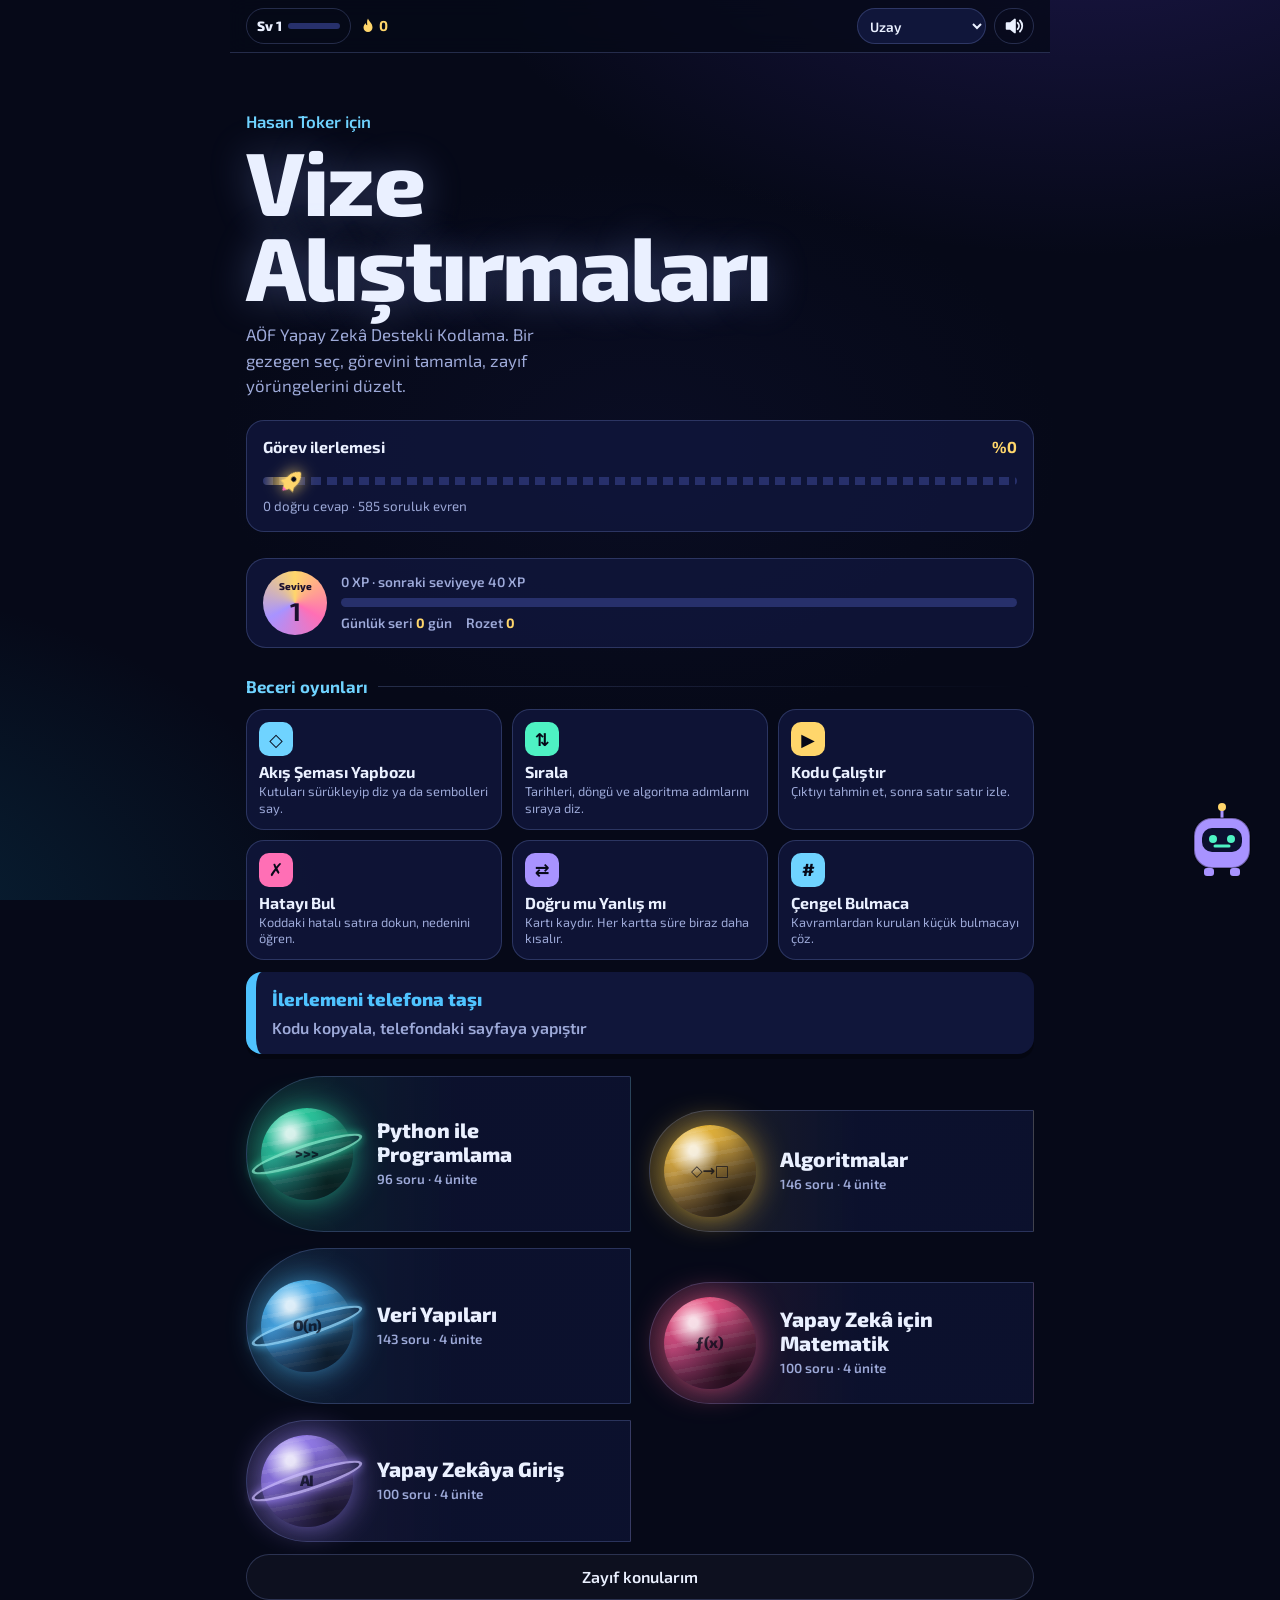
==== index.html @ 0cb1630a "DERSOYUN ders oyun sitesi" ====
<!doctype html>
<html lang="tr" data-tema="uzay">
<head>
<meta charset="utf-8">
<meta name="viewport" content="width=device-width, initial-scale=1">
<script>try { document.documentElement.dataset.tema = localStorage.getItem('dersoyun.tema') || 'uzay'; } catch (e) { }</script>
<title>Hasan Toker için Vize Alıştırmaları</title>
<link rel="preconnect" href="https://fonts.googleapis.com">
<link rel="preconnect" href="https://fonts.gstatic.com" crossorigin>
<link href="https://fonts.googleapis.com/css2?family=Exo+2:wght@400;600;700;800&family=JetBrains+Mono:wght@500&family=Press+Start+2P&display=swap" rel="stylesheet">
<link rel="stylesheet" href="css/style.css">
<link rel="stylesheet" href="css/oyunlar.css">
<link rel="stylesheet" href="css/kelime.css">
<link rel="stylesheet" href="css/uzay.css">
<link rel="stylesheet" href="css/efekt.css">
<link rel="stylesheet" href="css/yeni-oyunlar.css">
<link rel="stylesheet" href="css/tema.css">
</head>
<body>
<header class="ustbar" id="ustbar">
  <button class="ubprofil" id="ubProfil" data-act="rozetler"><span id="ubSeviye">Sv 1</span><span class="xpbar"><i id="ubXp"></i></span></button>
  <span class="gunseri" title="Günlük seri (gün)"><svg viewBox="0 0 24 24" aria-hidden="true"><path d="M12 2c1 4 6 6 6 12a6 6 0 0 1-12 0c0-3 2-5 3-6 0 2 1 3 2 3 0-3-1-6 1-9z"/></svg><b id="ubGun">0</b></span>
  <span class="combo" id="ubCombo" hidden></span>
  <span class="ara"></span>
  <label class="temasec"><span class="gizli-metin">Tema</span><select id="temaSec" aria-label="Tema"><option value="uzay">Uzay</option><option value="neon">Neon Gece</option><option value="retro">Retro Piksel</option><option value="pastel">Pastel Gündüz</option></select></label>
  <button class="sesbtn" id="sesBtn" data-act="ses" aria-pressed="true" aria-label="Sesi kapat"><svg viewBox="0 0 24 24" aria-hidden="true"><path class="hop" d="M4 9h4l5-4v14l-5-4H4z"/><path class="dalga" d="M16 8.5a5 5 0 0 1 0 7M18.5 6a8.5 8.5 0 0 1 0 12"/><path class="carpi" d="M16 9l6 6M22 9l-6 6"/></svg></button>
</header>
<main id="app"></main>
<div id="efekt" aria-hidden="true"></div>
<div id="flas" aria-hidden="true"></div>
<div id="maskot" aria-hidden="true">
  <span class="balon"></span>
  <svg viewBox="0 0 80 80"><line x1="40" y1="6" x2="40" y2="16" class="anten"/><circle cx="40" cy="5" r="4" class="isik"/>
    <rect x="12" y="16" width="56" height="50" rx="18" class="govde"/><rect x="20" y="26" width="40" height="24" rx="10" class="yuz"/>
    <g class="goz"><circle cx="31" cy="37" r="4"/><circle cx="49" cy="37" r="4"/></g>
    <path class="agiz normal" d="M33 44 h14"/><path class="agiz gul" d="M31 42 q9 9 18 0"/><path class="agiz uz" d="M31 47 q9 -7 18 0"/>
    <path class="gozyasi" d="M50 42 q2 4 0 6 q-2 -2 0 -6z"/><rect x="22" y="66" width="10" height="8" rx="3" class="ayak"/><rect x="48" y="66" width="10" height="8" rx="3" class="ayak"/></svg>
</div>
<script src="data/algoritmalar.js"></script>
<script src="data/python.js"></script>
<script src="data/veri-yapilari.js"></script>
<script src="data/yz-matematik.js"></script>
<script src="data/yz-giris.js"></script>
<script src="data/kaynaklar.js"></script>
<script src="data/oyun-verisi.js"></script>
<script src="js/store.js"></script>
<script src="js/efekt.js"></script>
<script src="js/games.js"></script>
<script src="js/oyunlar/ortak.js"></script>
<script src="js/ilerleme.js"></script>
<script src="js/oyunlar/hizli-ates.js"></script>
<script src="js/oyunlar/tur.js"></script>
<script src="js/oyunlar/leitner.js"></script>
<script src="js/oyunlar/sik-eleme.js"></script>
<script src="js/oyunlar/milyoner.js"></script>
<script src="js/oyunlar/harita-boss.js"></script>
<script src="js/oyunlar/kelime.js"></script>
<script src="js/oyunlar/adam-asmaca.js"></script>
<script src="js/oyunlar/yazarak.js"></script>
<script src="js/oyunlar/hafiza.js"></script>
<script src="js/oyunlar/aktar.js"></script>
<script src="js/oyunlar/akis.js"></script>
<script src="js/oyunlar/sirala.js"></script>
<script src="js/oyunlar/calistir.js"></script>
<script src="js/oyunlar/hatabul.js"></script>
<script src="js/oyunlar/dogru-yanlis.js"></script>
<script src="js/oyunlar/cengel.js"></script>
<script src="js/app.js"></script>
</body>
</html>
---- css/style.css ----
:root {
  --ink: #16133A; --ink2: #231F57; --ink3: #3A3585;
  --paper: #FFF6E3; --paper2: #EADFC2; --pencil: #26224F;
  --text: #F6F2FF; --muted: #B8B1E3;
  --pink: #FF5C8A; --yellow: #FFC933; --mint: #2FE0A8; --sky: #4FC3FF; --violet: #A58BFF;
  --c: var(--yellow);
}
* { box-sizing: border-box; }
html { color-scheme: dark; }
body {
  margin: 0; min-height: 100vh; color: var(--text);
  background: radial-gradient(900px 500px at 85% -10%, #4a3fb066, transparent), var(--ink);
  font: 400 1rem/1.5 'Bricolage Grotesque', system-ui, -apple-system, 'Segoe UI', sans-serif;
}
button, input, textarea { font: inherit; }
button { cursor: pointer; }
button:disabled { cursor: default; }
:focus-visible { outline: 3px solid var(--yellow); outline-offset: 2px; }
h1, h2, h3, p { margin: 0; }

.wrap { max-width: 720px; margin: 0 auto; padding: 16px 16px 56px; }
.top { display: flex; justify-content: space-between; align-items: center; gap: 12px; min-height: 44px; }
.ghost { background: transparent; color: var(--text); border: 2px solid var(--ink3); border-radius: 14px; padding: 10px 16px; min-height: 44px; font-weight: 600; }
.ghost:hover { border-color: var(--c); }
.wide { width: 100%; margin-top: 12px; }
.main { display: block; width: 100%; margin-top: 14px; min-height: 52px; border: 0; border-radius: 14px; background: var(--c); color: #16133A; font-weight: 800; font-size: 1.05rem; padding: 12px 18px; }
.main:hover { filter: brightness(1.08); }
.alt { margin: 26px 0 10px; font-size: 1.05rem; font-weight: 800; color: var(--muted); }
.ub { flex: none; background: var(--c); color: #16133A; font-weight: 800; font-size: .8rem; padding: 2px 9px; border-radius: 8px; }

/* Ana ekran */
.hero { padding: 20px 0 8px; }
.hero h1 { font-size: clamp(3.6rem, 18vw, 6.6rem); line-height: .9; font-weight: 800; letter-spacing: -.04em; }
.hero p { margin-top: 14px; max-width: 34ch; color: var(--muted); font-size: 1.05rem; }
.strip { display: flex; gap: 10px; margin: 22px 0 6px; }
.strip span { position: relative; width: 38px; height: 38px; border-radius: 50%; border: 2.5px solid var(--paper); color: var(--paper); display: grid; place-items: center; font-weight: 800; font-size: .9rem; overflow: hidden; }
.strip .fill { color: var(--ink); }
.strip .fill::before { content: ""; position: absolute; inset: 0; background: var(--yellow); border-radius: 50%; animation: kursun .9s .5s cubic-bezier(.3, 1.4, .5, 1) both; z-index: -1; }
.strip .fill { z-index: 0; isolation: isolate; }
@keyframes kursun { from { transform: scale(0); } to { transform: scale(1); } }

.grid { display: grid; gap: 14px; margin-top: 22px; }
.card { display: grid; gap: 4px; text-align: left; position: relative; overflow: hidden; min-height: 132px; padding: 18px; border: 0; border-radius: 22px; background: var(--c); color: #16133A; }
.card b { font-size: 1.45rem; line-height: 1.15; font-weight: 800; letter-spacing: -.02em; max-width: 14ch; align-self: end; }
.card small { font-size: .9rem; font-weight: 600; opacity: .8; }
.card small em { font-style: normal; background: #16133A; color: var(--c); padding: 1px 8px; border-radius: 8px; }
.card .simge { position: absolute; top: 10px; right: 16px; font-size: 2.6rem; font-weight: 800; opacity: .22; letter-spacing: -.04em; }
.card:hover { transform: translateY(-3px) rotate(-.4deg); transition: transform .15s; }

/* Ders ekranı */
.dbaslik { font-size: clamp(2rem, 9vw, 3rem); line-height: 1.05; font-weight: 800; letter-spacing: -.03em; margin: 10px 0 0; color: var(--c); }
.urows { display: grid; gap: 8px; }
.urow { display: flex; align-items: center; gap: 12px; text-align: left; padding: 12px 14px; min-height: 48px; border: 2px solid var(--ink3); border-radius: 14px; background: transparent; color: var(--text); }
.urow.on { border-color: var(--c); background: var(--ink2); }
.modlar { display: grid; gap: 12px; }
.mod { display: grid; gap: 2px; text-align: left; padding: 16px 18px; border: 0; border-radius: 18px; background: var(--paper); color: var(--pencil); border-left: 10px solid var(--c); }
.mod b { font-size: 1.3rem; font-weight: 800; }
.mod span { font-size: .95rem; }
.mod small { font-weight: 600; opacity: .65; }
.mod:hover:not(:disabled) { transform: translateX(3px); transition: transform .12s; }
.mod:disabled { opacity: .45; }

/* Oyun */
.hud { display: flex; gap: 14px; align-items: baseline; font-weight: 800; }
.can { color: var(--pink); letter-spacing: 2px; font-size: 1.2rem; }
.puan { font-size: 1.35rem; color: var(--c); font-variant-numeric: tabular-nums; }
.seri { color: var(--muted); font-size: .85rem; font-weight: 600; }
.prog, .timer { height: 6px; background: var(--ink3); border-radius: 6px; overflow: hidden; margin-top: 8px; }
.prog i, .timer i { display: block; height: 100%; background: var(--c); border-radius: 6px; transition: width .3s; }
.timer { height: 10px; }
.timer i { width: 100%; transition: none; }
.timer i.az { background: var(--pink); }

.qcard { margin-top: 14px; background: var(--paper); color: var(--pencil); border-radius: 20px; padding: 18px 16px 20px; border-top: 8px solid var(--c); }
.meta { display: flex; align-items: center; gap: 10px; font-size: .85rem; font-weight: 600; margin-bottom: 12px; }
.meta .mt { opacity: .7; flex: 1; min-width: 0; }
.meta .sayi { opacity: .6; }
.q { font-size: 1.15rem; font-weight: 600; line-height: 1.45; max-width: 62ch; }
.kod { margin: 14px 0 0; padding: 14px; border-radius: 12px; background: var(--ink); color: var(--text); overflow-x: auto; font: 500 .92rem/1.55 'JetBrains Mono', ui-monospace, Consolas, monospace; tab-size: 4; }
.kod code { font: inherit; }
.opts { display: grid; gap: 10px; margin-top: 16px; }
.opt { display: flex; gap: 12px; align-items: center; text-align: left; width: 100%; min-height: 54px; padding: 10px 14px; border: 2px solid var(--paper2); border-radius: 14px; background: #fff; color: var(--pencil); font-weight: 600; }
.bub { flex: none; display: grid; place-items: center; width: 32px; height: 32px; border-radius: 50%; border: 2.5px solid var(--pencil); font-weight: 800; font-size: .85rem; transition: background .12s, color .12s; }
.opt:hover:not(:disabled) { border-color: var(--pencil); }
.opt:hover:not(:disabled) .bub { background: var(--pencil); color: #fff; }
.opt:disabled { color: var(--pencil); }
.opt.dogru { border-color: #0EA678; background: #E2FBF2; }
.opt.dogru .bub { background: #0EA678; border-color: #0EA678; color: #fff; }
.opt.yanlis { border-color: #E0245E; background: #FFE8EF; }
.opt.yanlis .bub { background: #E0245E; border-color: #E0245E; color: #fff; }
.opt.sonuk { opacity: .55; }
textarea, input[type=text] { width: 100%; margin-top: 16px; padding: 12px 14px; border: 2px solid var(--paper2); border-radius: 14px; background: #fff; color: var(--pencil); resize: vertical; }
input[type=text] { font-family: 'JetBrains Mono', ui-monospace, Consolas, monospace; }
textarea:focus, input[type=text]:focus { border-color: var(--pencil); outline: none; }
textarea:disabled, input:disabled { opacity: .7; }

.fb { margin-top: 16px; padding: 16px; border-radius: 18px; background: var(--ink2); border-left: 10px solid var(--mint); }
.fb.no { border-left-color: var(--pink); }
.fb h3 { font-size: 1.3rem; font-weight: 800; display: flex; align-items: baseline; justify-content: space-between; gap: 12px; }
.fb .pts { color: var(--c); font-variant-numeric: tabular-nums; }
.exp { margin-top: 8px; color: var(--text); max-width: 62ch; }
.chips { display: flex; flex-wrap: wrap; gap: 8px; margin: 12px 0 4px; }
.chip { padding: 3px 10px; border-radius: 999px; font-size: .88rem; font-weight: 600; }
.chip.var { background: #1b6b55; color: #d6fff1; }
.chip.yok { background: var(--ink3); color: var(--muted); }
.model { margin-top: 12px; padding: 12px 14px; border-radius: 12px; background: var(--ink); }
.model b { font-size: .85rem; color: var(--muted); }
.model p { margin-top: 4px; max-width: 62ch; }
.model .kod { background: #0d0b26; margin-top: 6px; }

/* Sonuç */
.result { text-align: center; padding-top: 48px; }
.result h2 { font-size: 2rem; font-weight: 800; letter-spacing: -.02em; }
.result .big { font-size: clamp(5rem, 28vw, 9rem); line-height: 1; font-weight: 800; letter-spacing: -.05em; color: var(--c); font-variant-numeric: tabular-nums; }
.result .sub { color: var(--muted); font-weight: 600; }
.sk { display: flex; justify-content: center; gap: 36px; margin: 22px 0 8px; }
.sk dt { color: var(--muted); font-size: .85rem; }
.sk dd { margin: 0; font-size: 1.6rem; font-weight: 800; }

/* Zayıf konular */
.tabs { display: flex; flex-wrap: wrap; gap: 8px; margin-top: 16px; }
.tab { padding: 8px 14px; min-height: 40px; border: 2px solid var(--ink3); border-radius: 999px; background: transparent; color: var(--text); font-weight: 600; }
.tab.on { background: var(--c); border-color: var(--c); color: #16133A; }
.zrows, .ubars { display: grid; gap: 10px; margin-top: 18px; }
.zrow { display: grid; grid-template-columns: 1fr auto; gap: 2px 12px; text-align: left; padding: 12px 14px; border: 0; border-left: 10px solid var(--c); border-radius: 14px; background: var(--ink2); color: var(--text); }
.zrow span { grid-column: 1; color: var(--muted); font-size: .9rem; }
.zrow em { grid-row: 1 / 3; grid-column: 2; font-style: normal; font-size: 1.5rem; font-weight: 800; align-self: center; color: var(--pink); }
.ubar { padding: 12px 14px; border-radius: 14px; background: var(--ink2); }
.ubar.en { outline: 2px solid var(--pink); }
.ubar .ut { display: flex; gap: 10px; align-items: center; font-weight: 600; }
.bar { height: 10px; margin: 10px 0 6px; background: var(--ink3); border-radius: 6px; overflow: hidden; }
.bar i { display: block; height: 100%; background: var(--pink); }
.ubar small { color: var(--muted); }
.yl { list-style: none; padding: 0; margin: 0; display: grid; gap: 8px; }
.yl li { display: flex; gap: 10px; align-items: flex-start; padding: 10px 12px; border-radius: 12px; background: var(--ink2); }
.yq { flex: 1; min-width: 0; }
.yq small { color: var(--muted); font-weight: 600; }
.yl b { color: var(--pink); }
.bos { padding: 16px; border-radius: 14px; background: var(--ink2); color: var(--muted); max-width: 52ch; }

@media (min-width: 640px) {
  .wrap { padding-top: 28px; }
  .grid { grid-template-columns: 1fr 1fr; }
  .modlar { grid-template-columns: repeat(3, 1fr); }
  .mod { border-left: 0; border-top: 10px solid var(--c); min-height: 150px; align-content: start; }
}
@media (prefers-reduced-motion: reduce) {
  *, *::before, *::after { animation: none !important; transition: none !important; }
}

/* Cilalama: doku, basılır düğmeler, geri bildirim animasyonları */
body {
  background:
    radial-gradient(900px 500px at 85% -10%, #4a3fb066, transparent),
    radial-gradient(700px 500px at -10% 110%, #ff5c8a22, transparent),
    radial-gradient(#ffffff0d 1.5px, transparent 1.6px) 0 0 / 26px 26px,
    var(--ink);
  background-attachment: fixed;
}
.home.wrap { max-width: 820px; }
@keyframes pop { 0% { transform: scale(.94); } 60% { transform: scale(1.03); } 100% { transform: scale(1); } }
@keyframes salla { 0%, 100% { transform: translateX(0); } 25% { transform: translateX(-7px); } 75% { transform: translateX(7px); } }

.card { box-shadow: 0 7px 0 #0000004d; transition: transform .12s, box-shadow .12s; }
.card:hover { transform: translateY(-4px) rotate(-.5deg); box-shadow: 0 11px 0 #0000004d; }
.card:nth-child(even):hover { transform: translateY(-4px) rotate(.5deg); }
.card:active { transform: translateY(5px); box-shadow: 0 2px 0 #0000004d; }
.card .simge { font-size: 3.4rem; opacity: .28; }

.main { box-shadow: 0 5px 0 #00000045; transition: transform .1s, box-shadow .1s, filter .1s; }
.main:active { transform: translateY(4px); box-shadow: 0 1px 0 #00000045; }
.mod { box-shadow: 0 6px 0 #00000045; transition: transform .12s, box-shadow .12s; }
.mod:active:not(:disabled) { transform: translateY(4px); box-shadow: 0 2px 0 #00000045; }
.qcard { box-shadow: 0 8px 0 #00000040; }
.opt { box-shadow: 0 3px 0 var(--paper2); transition: transform .1s, box-shadow .1s, border-color .1s; }
.opt:hover:not(:disabled) { transform: translateY(-1px); }
.opt:active:not(:disabled) { transform: translateY(3px); box-shadow: 0 0 0 var(--paper2); }
.opt.dogru { animation: pop .35s; }
.opt.yanlis { animation: salla .35s; }
.fb.ok { animation: pop .35s; }
.fb.no { animation: salla .35s; }
.urow, .ghost, .tab { transition: border-color .12s, background .12s; }

.seri.hot { color: var(--yellow); }
.seri.hot::before { content: "▲ "; }

.rozet { display: inline-block; margin: 10px 0 0; padding: 4px 16px; border-radius: 999px; background: var(--c); color: #16133A; font-weight: 800; transform: rotate(-3deg); animation: pop .5s .15s both; }
.result .big { animation: pop .6s both; }

@media (min-width: 640px) {
  .hero h1 { font-size: 5.6rem; }
  .strip span { width: 46px; height: 46px; font-size: 1rem; }
  .grid > .card:last-child:nth-child(odd) { grid-column: 1 / -1; min-height: 110px; }
  .wrap { padding-bottom: 80px; }
}
.tsn { margin-top: 4px; text-align: right; font-size: .85rem; font-weight: 800; color: var(--muted); font-variant-numeric: tabular-nums; }
.kaynak { margin: -6px 0 10px; font-size: .78rem; font-weight: 600; opacity: .55; }
.hero h1 { font-size: clamp(2.7rem, 13vw, 5.6rem); }
.hero h1 small { display: block; margin-bottom: 6px; font-size: .3em; font-weight: 600; letter-spacing: 0; color: var(--muted); }
@media (min-width: 640px) { .hero h1 { font-size: 5.6rem; } }

/* Çalışma materyalleri */
.materyal { display: grid; gap: 10px; }
.video { margin: 0; }
.video video { display: block; width: 100%; aspect-ratio: 16 / 9; border-radius: 16px; background: #000; box-shadow: 0 6px 0 #00000045; }
.video figcaption { margin-top: 6px; font-size: .85rem; color: var(--muted); }
.pdf { display: flex; justify-content: space-between; align-items: center; gap: 12px; padding: 12px 14px; min-height: 52px; border: 2px solid var(--ink3); border-left: 8px solid var(--c); border-radius: 14px; color: var(--text); text-decoration: none; }
.pdf:hover { background: var(--ink2); }
.pdf span { font-size: .85rem; color: var(--muted); }
---- css/oyunlar.css ----
/* Yeni oyunlar: ortak parçalar */
mark.olumsuz { background: transparent; color: #E0245E; font-weight: 800; text-decoration: underline 2px; text-underline-offset: 3px; }
.mod.oyun { background: var(--ink2); color: var(--text); border-left-color: var(--yellow); }
.mod.oyun small { opacity: .75; color: var(--muted); }

.gb { margin-top: 14px; padding: 18px 16px 20px; border-radius: 20px; background: var(--paper); color: var(--pencil); border-top: 8px solid var(--pink); box-shadow: 0 8px 0 #00000040; animation: salla .35s; }
.gbbas { font-size: 1.4rem; font-weight: 800; color: #E0245E; display: flex; justify-content: space-between; align-items: baseline; }
.gbbas small { font-size: .95rem; }
.gbsik { margin: 8px 0 14px; padding: 10px 12px; border-radius: 12px; background: #FFE8EF; font-weight: 600; }
.gbmeta { display: flex; align-items: center; gap: 10px; font-size: .85rem; font-weight: 600; }
.gbmeta span:last-child { opacity: .7; }
.gbq { margin-top: 10px; font-weight: 600; line-height: 1.45; }
.gbdogru { display: grid; gap: 2px; margin-top: 14px; padding: 12px 14px; border-radius: 14px; border: 2px solid #0EA678; background: #E2FBF2; }
.gbdogru b { font-size: .8rem; color: #0B7A59; }
.gbdogru span { font-weight: 700; }
.gb .exp { color: var(--pencil); }
.gbkaynak { margin-top: 10px; font-size: .78rem; font-weight: 600; opacity: .55; }

/* Hızlı Ateş */
.hzkart { margin-top: 14px; background: var(--paper); color: var(--pencil); border-radius: 20px; padding: 18px 16px 20px; border-top: 8px solid var(--c); box-shadow: 0 8px 0 #00000040; }
.hzkart.hzok { animation: hzgel .25s; }
@keyframes hzgel { from { transform: translateY(8px); opacity: .4; } to { transform: none; opacity: 1; } }
.hzsik { margin-top: 16px; padding: 16px; border-radius: 14px; background: #fff; border: 2.5px dashed var(--pencil); font-weight: 700; font-size: 1.1rem; text-align: center; overflow-wrap: anywhere; }
.hzsor { margin-top: 14px; text-align: center; font-weight: 600; opacity: .7; }
.hzbtn { display: grid; grid-template-columns: 1fr 1fr; gap: 12px; margin-top: 10px; }
.hzbtn button { min-height: 64px; border: 0; border-radius: 16px; font-weight: 800; font-size: 1.2rem; color: #fff; box-shadow: 0 5px 0 #00000045; transition: transform .1s, box-shadow .1s; }
.hzbtn button:active { transform: translateY(4px); box-shadow: 0 1px 0 #00000045; }
.hzh { background: #E0245E; }
.hze { background: #0EA678; }

/* Ortak tur motoru */
.opt.gizli { display: none; }
.tunite { margin-top: 8px; font-size: .88rem; color: var(--muted); font-weight: 600; }
.lalt { margin-top: 8px; color: var(--muted); max-width: 56ch; }

/* Ana ekran şeritleri */
.serit { display: grid; gap: 2px; width: 100%; margin-top: 12px; padding: 14px 16px; text-align: left; border: 0; border-left: 10px solid var(--c); border-radius: 16px; background: var(--ink2); color: var(--text); box-shadow: 0 5px 0 #00000045; }
.serit b { font-size: 1.15rem; font-weight: 800; color: var(--c); }
.serit span { color: var(--muted); font-weight: 600; }
.serit:active { transform: translateY(4px); box-shadow: 0 1px 0 #00000045; }
.serit.bitti b::after { content: " ✓"; }
.gnbar { display: block; height: 6px; margin-top: 8px; background: var(--ink3); border-radius: 6px; overflow: hidden; }
.gnbar i { display: block; height: 100%; background: var(--c); }

/* Aralıklı Tekrar */
.lkutular { display: grid; gap: 8px; margin-top: 18px; }
.lkutu { display: grid; grid-template-columns: 34px 1fr 36px; align-items: center; gap: 2px 10px; padding: 10px 14px; border-radius: 14px; background: var(--ink2); }
.lkutu b { color: var(--c); }
.lkutu .bar { margin: 0; }
.lkutu .bar i { background: var(--c); }
.lkutu em { font-style: normal; font-weight: 800; text-align: right; }
.lkutu small { grid-column: 2 / 4; color: var(--muted); }
.logren { margin: 14px 0 4px; color: var(--muted); font-weight: 600; }
.logren b { color: var(--mint); font-size: 1.3rem; }

/* Şık Eleme */
.sebilgi { margin-top: 14px; font-weight: 600; opacity: .75; }
.opt.elendi { opacity: .45; text-decoration: line-through; text-decoration-thickness: 2px; }

/* Milyoner */
.mmerdiven { display: grid; grid-template-columns: repeat(15, 1fr); gap: 3px; margin-top: 10px; }
.mmerdiven i { height: 10px; border-radius: 3px; background: var(--ink3); }
.mmerdiven i.guvenli { outline: 2px solid var(--yellow); outline-offset: -2px; }
.mmerdiven i.gecti { background: var(--c); }
.mmerdiven i.simdi { background: var(--yellow); animation: pop .6s; }
.mbilgi { display: flex; justify-content: space-between; gap: 10px; margin-top: 6px; font-size: .88rem; color: var(--muted); font-weight: 600; }
.mbilgi b { color: var(--text); }
.mjoker { display: grid; grid-template-columns: repeat(4, 1fr); gap: 8px; margin-top: 10px; }
.jk { min-height: 44px; border: 2px solid var(--ink3); border-radius: 12px; background: var(--ink2); color: var(--text); font-weight: 800; font-size: .9rem; padding: 6px 4px; }
.jk:hover:not(:disabled) { border-color: var(--yellow); }
.jk:disabled { opacity: .35; text-decoration: line-through; }
.jk.aktif { background: var(--yellow); color: #16133A; border-color: var(--yellow); opacity: 1; text-decoration: none; }
.jk.cekil { border-color: var(--pink); }
.jk.cekil:disabled { text-decoration: none; }

/* Kod Avcısı */
.kasekme { display: flex; flex-wrap: wrap; gap: 8px; margin-top: 10px; }
.kasekme .tab.ok { border-color: var(--mint); }
.kasekme .tab.kayip { border-color: var(--pink); }
.kasor { margin-top: 14px; font-weight: 700; }
.kacikti { display: grid; grid-template-columns: 1fr 1fr; gap: 10px; margin-top: 10px; }
.kac { min-height: 54px; padding: 10px 12px; text-align: left; border: 2px solid var(--paper2); border-radius: 14px; background: #fff; color: var(--pencil); box-shadow: 0 3px 0 var(--paper2); overflow-x: auto; }
.kac pre { margin: 0; font: 500 .88rem/1.45 'JetBrains Mono', ui-monospace, Consolas, monospace; white-space: pre-wrap; overflow-wrap: anywhere; }
.kac:hover:not(:disabled) { border-color: var(--pencil); }
.kac:disabled { opacity: .4; }
.kac.dogru, .kac.gercek { opacity: 1; border-color: #0EA678; background: #E2FBF2; }

/* Harita ve Boss */
.hbyol { display: grid; gap: 14px; margin-top: 18px; }
.hbada { padding: 14px; border-radius: 18px; background: var(--ink2); border-left: 10px solid var(--c); }
.hbada.kilit { opacity: .5; border-left-color: var(--ink3); }
.hbada.fethedildi { border-left-color: var(--mint); }
.hbada h3 { display: flex; gap: 10px; align-items: center; font-size: 1rem; font-weight: 700; }
.hbduraklar { display: flex; flex-wrap: wrap; gap: 8px; margin-top: 12px; }
.hbdurak { display: grid; place-items: center; width: 58px; height: 58px; border: 2.5px solid var(--ink3); border-radius: 50%; background: var(--ink); color: var(--text); padding: 0; }
.hbdurak b { font-size: 1.05rem; line-height: 1; }
.hbdurak small { font-size: .62rem; color: var(--yellow); line-height: 1; }
.hbdurak.gecti { border-color: var(--c); }
.hbdurak:disabled, .hbboss:disabled { opacity: .4; }
.hbboss { min-height: 58px; padding: 0 16px; border: 0; border-radius: 16px; background: var(--pink); color: #fff; font-weight: 800; }
.hbboss.gecti { background: var(--mint); color: #16133A; }
.hbnot { margin-top: 8px; font-size: .88rem; color: var(--muted); }
.boss { margin-top: 10px; padding: 12px 14px; border-radius: 16px; background: var(--ink2); border: 2px solid var(--pink); }
.bossad { display: flex; flex-wrap: wrap; gap: 4px 10px; align-items: baseline; }
.bossad b { color: var(--pink); font-size: 1.1rem; }
.bossad span { color: var(--muted); font-size: .88rem; }
.bosscan { height: 14px; margin: 8px 0 4px; background: var(--ink3); border-radius: 8px; overflow: hidden; }
.bosscan i { display: block; height: 100%; background: var(--pink); transition: width .3s; }
.boss small { color: var(--muted); font-size: .8rem; }

/* Düello */
.duskor { display: grid; grid-template-columns: 1fr auto 1fr; align-items: center; gap: 10px; margin-top: 10px; padding: 10px 14px; border-radius: 16px; background: var(--ink2); }
.duskor div { display: grid; }
.duskor div:last-child { text-align: right; }
.duskor small { color: var(--muted); font-size: .72rem; font-weight: 700; }
.duskor b { font-size: 1.5rem; color: var(--c); font-variant-numeric: tabular-nums; }
.duskor > span { color: var(--muted); font-weight: 800; }
.durakip { margin-top: 6px; font-size: .88rem; color: var(--muted); font-weight: 600; text-align: right; }
.durakip.cevapladi { color: var(--yellow); }

@media (min-width: 640px) {
  .kacikti { grid-template-columns: 1fr 1fr; }
}
---- css/kelime.css ----
/* Adam Asmaca */
.oksijen { display: flex; align-items: center; gap: 10px; margin-top: 16px; font-size: .85rem; font-weight: 700; color: var(--muted); }
.okbar { display: flex; gap: 4px; }
.okbar i { width: 24px; height: 10px; border-radius: 3px; background: var(--ink3); }
.okbar i.dolu { background: var(--mint); box-shadow: 0 0 8px var(--mint); }
.okbar.az i.dolu { background: var(--pink); box-shadow: 0 0 8px var(--pink); }
.aakelime { display: flex; flex-wrap: wrap; justify-content: center; gap: 12px 20px; margin-top: 20px; }
.aakel { display: flex; flex-wrap: wrap; justify-content: center; gap: 5px; max-width: 100%; }
@media (max-width: 480px) { .aah { width: 24px; font-size: 1.15rem; } .aakel { gap: 3px; } }
.aah, .aasem { display: grid; place-items: center; height: 42px; font-weight: 800; font-size: 1.35rem; }
.aah { width: 30px; border-bottom: 3px solid var(--c); }
.aah.acik { animation: pop .3s; }
.aah.kacti { color: var(--pink); }
.aasem { color: var(--muted); }
.aaklavye { display: grid; grid-template-columns: repeat(8, 1fr); gap: 6px; margin-top: 14px; }
.aatus { min-height: 44px; padding: 0; border: 1px solid var(--cizgi); border-radius: 10px; background: rgba(255, 255, 255, .05); color: var(--text); font-weight: 800; font-size: 1rem; }
.aatus:hover:not(:disabled) { border-color: var(--c); }
.aatus:active:not(:disabled) { transform: translateY(2px); }
.aatus.rakam { color: var(--muted); font-size: .9rem; }
.aatus.var { background: color-mix(in srgb, var(--mint) 30%, transparent); border-color: var(--mint); }
.aatus.yok { opacity: .28; }

/* Yazarak Cevapla */
.yzipucu { margin-top: 12px; font-weight: 600; color: var(--yellow); }
.yzalt { display: grid; grid-template-columns: 1fr 1fr; gap: 10px; margin-top: 10px; }

/* Hafıza Kartları */
.hkbilgi { margin-top: 10px; color: var(--muted); font-weight: 600; }
.hkgrid { display: grid; grid-template-columns: repeat(2, 1fr); gap: 10px; margin-top: 12px; }
.hkkart { position: relative; min-height: 178px; padding: 0; border: 0; background: transparent; color: var(--text); perspective: 900px; }
.hkon, .hkarka { position: absolute; inset: 0; display: flex; flex-direction: column; justify-content: center; gap: 4px; padding: 10px 12px; border-radius: 16px; text-align: left; backface-visibility: hidden; -webkit-backface-visibility: hidden; transition: transform .45s; }
.hkon { border: 1px solid var(--cizgi); background: radial-gradient(circle at 50% 45%, color-mix(in srgb, var(--c) 45%, transparent) 0 18%, transparent 19%), radial-gradient(circle at 50% 45%, transparent 0 30%, color-mix(in srgb, var(--c) 18%, transparent) 31% 32%, transparent 33%), var(--ink2); }
.hkarka { transform: rotateY(180deg); overflow: auto; border: 1px solid var(--c); background: var(--paper); font-size: .8rem; line-height: 1.32; scrollbar-width: thin; scrollbar-color: var(--ink3) transparent; }
.hkarka small { color: var(--muted); font-weight: 700; }
.hkkart.cevap .hkarka { justify-content: center; align-items: center; text-align: center; }
.hkkart.cevap .hkarka b { font-size: 1.05rem; color: var(--c); }
.hkkart.acik .hkon { transform: rotateY(180deg); }
.hkkart.acik .hkarka { transform: rotateY(360deg); }
.hkkart.eslesti .hkarka { border-color: var(--mint); box-shadow: 0 0 18px -4px var(--mint); }
.hkkart.hata .hkarka { border-color: var(--pink); animation: salla .35s; }
.hkozet { margin: 8px 0 6px; text-align: left; }
.hkcift { margin-top: 8px; padding: 10px 12px; border-radius: 12px; background: var(--ink2); border: 1px solid var(--cizgi); }
.hkcift p { font-size: .9rem; color: var(--muted); }
.hkcift b { color: var(--c); }

@media (min-width: 640px) {
  .aaklavye { grid-template-columns: repeat(11, 1fr); }
  .hkgrid { grid-template-columns: repeat(4, 1fr); }
}
@media (prefers-reduced-motion: reduce) {
  .hkon, .hkarka { transition: none; }
}
---- css/uzay.css ----
/* Uzay görevi teması: style.css ve oyunlar.css'ten sonra yüklenir, renkleri ve yüzeyleri ezer.
   Açık "kâğıt" yüzeyler koyu cam panele, koyu "kurşun kalem" yazı açık yıldız ışığına döner. */
:root {
  --ink: #060918; --ink2: #10163A; --ink3: #27306B;
  --paper: rgba(16, 23, 60, .82); --paper2: #2C3679; --pencil: #EAF0FF;
  --text: #EAF0FF; --muted: #9DA9D8; --cizgi: rgba(150, 175, 255, .22);
  --pink: #FF6FB5; --yellow: #FFD66B; --mint: #4EF2C3; --sky: #6FD3FF; --violet: #A893FF;
  --ok: #4EF2C3; --no: #FF6FB5;
}
html { background: var(--ink); }
body {
  font-family: 'Exo 2', system-ui, -apple-system, 'Segoe UI', sans-serif;
  background:
    radial-gradient(1100px 650px at 85% -15%, #3D2C9466, transparent 60%),
    radial-gradient(900px 600px at -15% 105%, #0F6F9447, transparent 60%),
    radial-gradient(600px 400px at 50% 50%, #1B1F5530, transparent 70%),
    var(--ink);
  background-attachment: fixed;
}
/* İki katman yıldız: biri yavaşça kayar, diğeri göz kırpar */
body::before, body::after { content: ""; position: fixed; inset: -50%; pointer-events: none; z-index: -1; }
body::before {
  background-image:
    radial-gradient(1px 1px at 20px 30px, #fff, transparent), radial-gradient(1px 1px at 140px 90px, #D3DCFF, transparent),
    radial-gradient(1.6px 1.6px at 230px 160px, #fff, transparent), radial-gradient(1px 1px at 320px 40px, #ffffffaa, transparent),
    radial-gradient(2px 2px at 390px 230px, #FFE9A8, transparent), radial-gradient(1px 1px at 70px 270px, #fff, transparent),
    radial-gradient(1.2px 1.2px at 270px 310px, #A9DDFF, transparent);
  background-size: 430px 350px;
  animation: yildizKay 180s linear infinite;
}
body::after {
  background-image:
    radial-gradient(1px 1px at 50px 120px, #fff, transparent), radial-gradient(1.4px 1.4px at 180px 20px, #fff, transparent),
    radial-gradient(1px 1px at 240px 200px, #C9B8FF, transparent);
  background-size: 290px 260px;
  animation: yildizKirp 5s ease-in-out infinite alternate;
}
@keyframes yildizKay { to { transform: translate(-430px, 350px); } }
@keyframes yildizKirp { from { opacity: .25; } to { opacity: .9; } }

h1, h2, h3, .dbaslik, .puan, .big { font-family: 'Exo 2', system-ui, sans-serif; }
:focus-visible { outline-color: var(--sky); }

/* Paneller: koyu cam */
.qcard, .mod, .gb, .hzkart, .serit, .zrow, .ubar, .yl li, .bos, .boss, .hbada, .lkutu, .duskor, .fb, .model {
  backdrop-filter: blur(8px); -webkit-backdrop-filter: blur(8px);
}
.qcard, .gb, .hzkart {
  background: var(--paper); color: var(--pencil);
  border: 1px solid var(--cizgi); border-top: 3px solid var(--c);
  box-shadow: 0 24px 48px -24px #000c, inset 0 1px 0 #ffffff12, 0 0 40px -28px var(--c);
}
.gb { border-top-color: var(--no); }
.fb { background: rgba(16, 23, 60, .85); border: 1px solid var(--cizgi); border-left: 6px solid var(--ok); }
.fb.no { border-left-color: var(--no); }
.model { background: rgba(6, 9, 24, .7); border: 1px solid var(--cizgi); }
.kod { background: #04061A; border: 1px solid var(--cizgi); color: #CFE0FF; }

/* Düğmeler */
.main { color: #060918; box-shadow: 0 0 0 1px #ffffff22 inset, 0 8px 28px -10px var(--c); border-radius: 999px; }
.main:active { box-shadow: 0 0 0 1px #ffffff22 inset, 0 2px 10px -6px var(--c); }
.ghost { background: rgba(255, 255, 255, .03); border: 1px solid var(--cizgi); border-radius: 999px; }
.ghost:hover { border-color: var(--c); background: rgba(255, 255, 255, .06); }
.ub { color: #060918; border-radius: 999px; }

/* Şıklar */
.opt { background: rgba(255, 255, 255, .04); border: 1px solid var(--cizgi); color: var(--pencil); box-shadow: none; }
.opt:disabled { color: var(--pencil); }
.bub { border: 2px solid #8C9DE8; color: #C9D3FF; }
.opt:hover:not(:disabled) { border-color: var(--c); background: rgba(255, 255, 255, .07); }
.opt:hover:not(:disabled) .bub { background: var(--c); border-color: var(--c); color: #060918; }
.opt:active:not(:disabled) { box-shadow: none; }
.opt.dogru { background: rgba(78, 242, 195, .14); border-color: var(--ok); box-shadow: 0 0 20px -8px var(--ok); }
.opt.dogru .bub { background: var(--ok); border-color: var(--ok); color: #05261C; }
.opt.yanlis { background: rgba(255, 111, 181, .14); border-color: var(--no); }
.opt.yanlis .bub { background: var(--no); border-color: var(--no); color: #2A0618; }
textarea, input[type=text] { background: rgba(4, 6, 26, .7); color: var(--text); border: 1px solid var(--cizgi); }
textarea:focus, input[type=text]:focus { border-color: var(--c); box-shadow: 0 0 0 3px color-mix(in srgb, var(--c) 25%, transparent); }

/* Diğer oturumun oyunlarındaki açık renkli yüzeyler */
mark.olumsuz { color: var(--no); }
.gbbas { color: var(--no); }
.gbsik { background: rgba(255, 111, 181, .14); color: var(--text); }
.gbdogru { background: rgba(78, 242, 195, .12); border-color: var(--ok); }
.gbdogru b { color: var(--ok); }
.hzsik { background: rgba(4, 6, 26, .6); border-color: var(--sky); color: var(--text); }
.hzh { background: #D9407F; }
.hze { background: #12B886; }
.kac { background: rgba(4, 6, 26, .6); border: 1px solid var(--cizgi); color: var(--text); box-shadow: none; }
.kac.dogru, .kac.gercek { background: rgba(78, 242, 195, .14); border-color: var(--ok); }
.mod.oyun { background: var(--paper); border-left-color: var(--c); }
.chip.var { background: rgba(78, 242, 195, .2); color: var(--ok); }

/* Ana ekran: görev kontrol */
.hero { padding-top: 28px; }
.hero .kimin { margin: 0 0 4px; color: var(--sky); font-weight: 600; font-size: 1.05rem; }
.hero h1 { font-weight: 800; letter-spacing: -.02em; line-height: .95; text-shadow: 0 0 40px #8FA8FF55; }
.hero h1 small { display: none; }
.strip { display: none; }
.gorev { margin-top: 22px; padding: 14px 16px; border-radius: 18px; background: var(--paper); border: 1px solid var(--cizgi); backdrop-filter: blur(8px); }
.gorev .gb1 { display: flex; justify-content: space-between; gap: 10px; font-weight: 700; }
.gorev .gb1 span:last-child { color: var(--yellow); font-variant-numeric: tabular-nums; }
.ray { position: relative; height: 8px; margin: 18px 0 8px; border-radius: 99px; background: repeating-linear-gradient(90deg, var(--ink3) 0 10px, transparent 10px 16px); }
.ray i { position: absolute; left: 0; top: 0; bottom: 0; border-radius: 99px; background: linear-gradient(90deg, transparent, var(--yellow)); animation: rayDol 1.6s .3s cubic-bezier(.2, .8, .2, 1) both; }
.roket { position: absolute; right: -14px; top: 50%; width: 30px; height: 30px; transform: translateY(-50%) rotate(45deg); filter: drop-shadow(0 0 8px var(--yellow)); }
.gorev small { color: var(--muted); }
@keyframes rayDol { from { max-width: 0; } to { max-width: 100%; } }

.gezegenler { display: grid; gap: 14px; margin-top: 22px; }
.gezegen { display: flex; align-items: center; gap: 24px; padding: 14px 18px 14px 14px; text-align: left; border: 1px solid var(--cizgi); border-radius: 999px 22px 22px 999px; background: linear-gradient(90deg, color-mix(in srgb, var(--c) 14%, transparent), rgba(16, 23, 60, .6) 55%); color: var(--text); backdrop-filter: blur(6px); transition: transform .2s, border-color .2s; }
.gezegen:hover { transform: translateX(4px); border-color: var(--c); }
.gezegen:active { transform: scale(.98); }
.kure { position: relative; flex: none; display: grid; place-items: center; width: 78px; height: 78px; border-radius: 50%;
  background:
    radial-gradient(circle at 32% 28%, #ffffffd0 0 5%, transparent 28%),
    radial-gradient(circle at 72% 80%, #00000099, transparent 62%),
    repeating-linear-gradient(170deg, transparent 0 9px, #ffffff14 9px 13px),
    linear-gradient(160deg, var(--c), color-mix(in srgb, var(--c) 40%, #120B45));
  box-shadow: 0 0 36px -6px var(--c), inset -10px -12px 20px #00000070; transition: transform .35s; }
.gezegen:hover .kure { transform: rotate(-12deg) scale(1.06); }
.kure.halka::after { content: ""; position: absolute; inset: 39% -13%; border: 3px solid color-mix(in srgb, var(--c) 60%, #fff); border-radius: 50%; transform: rotate(-18deg); opacity: .75; box-shadow: 0 0 10px var(--c); }
.kure .simge { position: relative; z-index: 1; font-weight: 800; font-size: .95rem; color: #060918; opacity: .75; letter-spacing: -.02em; }
.gbilgi { display: grid; gap: 4px; }
.gbilgi b { font-size: 1.3rem; font-weight: 800; line-height: 1.15; }
.gbilgi small { color: var(--muted); font-weight: 600; }
.gbilgi em { font-style: normal; color: var(--pink); }

/* Ders ekranı */
.dbaslik { display: flex; align-items: center; gap: 14px; color: var(--text); text-shadow: 0 0 30px color-mix(in srgb, var(--c) 50%, transparent); }
.dbaslik::before { content: ""; flex: none; width: 48px; height: 48px; border-radius: 50%;
  background: radial-gradient(circle at 32% 28%, #ffffffd0 0 5%, transparent 30%), radial-gradient(circle at 72% 80%, #00000099, transparent 62%), var(--c);
  box-shadow: 0 0 28px -4px var(--c); }
.alt { display: flex; align-items: center; gap: 10px; color: var(--sky); font-weight: 700; }
.alt::after { content: ""; flex: 1; height: 1px; background: linear-gradient(90deg, var(--cizgi), transparent); }
.urow { background: rgba(255, 255, 255, .03); border: 1px solid var(--cizgi); border-radius: 16px; }
.urow.on { border-color: var(--c); background: color-mix(in srgb, var(--c) 12%, transparent); box-shadow: 0 0 18px -10px var(--c); }
.mod { border: 1px solid var(--cizgi); border-left: 4px solid var(--c); background: var(--paper); color: var(--pencil); box-shadow: 0 18px 36px -24px #000; }
.mod small { color: var(--muted); opacity: 1; }
.mod:hover:not(:disabled) { border-color: var(--c); box-shadow: 0 0 24px -12px var(--c); }
.pdf { border: 1px solid var(--cizgi); border-left: 4px solid var(--c); background: rgba(255, 255, 255, .03); }
.video video { border: 1px solid var(--cizgi); box-shadow: 0 20px 40px -20px #000; }

/* Oyun ekranı */
.prog, .timer { background: var(--ink3); }
.prog i, .timer i { box-shadow: 0 0 12px var(--c); }
.result .big { text-shadow: 0 0 40px var(--c); }
.rozet { color: #060918; }
.tab { border: 1px solid var(--cizgi); }
.tab.on { color: #060918; }

@media (min-width: 640px) {
  .gezegenler { grid-template-columns: 1fr 1fr; gap: 16px 18px; }
  .gezegen:nth-child(even) { margin-top: 34px; }
  .kure { width: 92px; height: 92px; }
  .mod { border-left: 1px solid var(--cizgi); border-top: 4px solid var(--c); }
}
@media (prefers-reduced-motion: reduce) {
  body::before, body::after { animation: none; }
}
---- css/efekt.css ----
/* Oyun hissi: üst çubuk, parçacıklar, sarsıntı, maskot, seviye atlama, rozetler, konu çubukları */
.gizli-metin { position: absolute; width: 1px; height: 1px; overflow: hidden; clip: rect(0 0 0 0); white-space: nowrap; }

/* Üst çubuk (sağ üstte tema ve ses) */
.ustbar { position: sticky; top: 0; z-index: 50; display: flex; align-items: center; gap: 8px; max-width: 820px; margin: 0 auto; padding: 8px 16px; background: color-mix(in srgb, var(--ink) 78%, transparent); backdrop-filter: blur(10px); -webkit-backdrop-filter: blur(10px); border-bottom: 1px solid var(--cizgi); }
.ustbar .ara { flex: 1; }
.ubprofil { display: flex; align-items: center; gap: 6px; min-height: 36px; padding: 4px 10px; border: 1px solid var(--cizgi); border-radius: 999px; background: transparent; color: var(--text); font-weight: 800; font-size: .85rem; }
.ubprofil .xpbar { width: 52px; }
.xpbar { display: block; height: 6px; border-radius: 6px; background: var(--ink3); overflow: hidden; }
.xpbar i { display: block; height: 100%; background: linear-gradient(90deg, var(--mint), var(--sky)); transition: width .5s; }
.gunseri { display: flex; align-items: center; gap: 2px; font-weight: 800; font-size: .9rem; color: var(--yellow); }
.gunseri svg { width: 18px; height: 18px; fill: currentColor; }
.combo { padding: 2px 10px; border-radius: 999px; font-weight: 800; font-size: .85rem; color: #2A0A00; background: linear-gradient(180deg, #FFE066, #FF8A3D); animation: pop .3s; }
.combo.alev2 { background: linear-gradient(180deg, #FFD43B, #FF5A1F); box-shadow: 0 0 12px #FF7A2F; animation: titre .5s infinite alternate; }
.combo.alev3 { color: #fff; background: linear-gradient(180deg, #FFB703, #E8162B); box-shadow: 0 0 18px #FF3D1F, 0 -4px 14px #FFB703; animation: titre .25s infinite alternate; }
@keyframes titre { from { transform: scale(1) rotate(-2deg); } to { transform: scale(1.08) rotate(2deg); } }
.temasec select { min-height: 36px; max-width: 150px; padding: 4px 8px; border: 1px solid var(--cizgi); border-radius: 999px; background: var(--ink2); color: var(--text); font: inherit; font-size: .85rem; font-weight: 600; }
.sesbtn { display: grid; place-items: center; width: 40px; height: 36px; padding: 0; border: 1px solid var(--cizgi); border-radius: 999px; background: transparent; color: var(--text); }
.sesbtn svg { width: 22px; height: 22px; }
.sesbtn path { fill: none; stroke: currentColor; stroke-width: 2; stroke-linecap: round; stroke-linejoin: round; }
.sesbtn .hop { fill: currentColor; }
.sesbtn .carpi, .sesbtn.kapali .dalga { display: none; }
.sesbtn.kapali .carpi { display: inline; }
.sesbtn.kapali { color: var(--muted); }

/* Sayfa geçişi, sarsıntı, kırmızı parlama */
#app.gecis > * { animation: sayfaGel .35s cubic-bezier(.2, .8, .2, 1) both; }
@keyframes sayfaGel { from { opacity: 0; transform: translateY(14px); } to { opacity: 1; transform: none; } }
#app.sars { animation: sars .45s; }
@keyframes sars { 0%, 100% { transform: none; } 15% { transform: translate(-9px, 2px); } 35% { transform: translate(8px, -2px); } 55% { transform: translate(-6px, 1px); } 75% { transform: translate(4px, 0); } }
#flas { position: fixed; inset: 0; pointer-events: none; z-index: 60; opacity: 0; box-shadow: inset 0 0 120px 30px #FF2850; }
#flas.yak { animation: flas .55s; }
@keyframes flas { 0% { opacity: .95; } 100% { opacity: 0; } }
.zipla { animation: zipla .45s cubic-bezier(.3, 1.6, .5, 1) !important; }
@keyframes zipla { 0% { transform: scale(1); } 35% { transform: scale(1.1) translateY(-4px); } 100% { transform: scale(1); } }

/* Parçacıklar ve uçan yazılar */
#efekt { position: fixed; inset: 0; pointer-events: none; z-index: 70; overflow: hidden; }
.parca { position: absolute; width: 9px; height: 9px; margin: -4px; border-radius: 2px; background: var(--k); animation: parca .9s cubic-bezier(.15, .7, .3, 1) forwards; }
.parca.yildiz { width: 14px; height: 14px; margin: -7px; border-radius: 0; clip-path: polygon(50% 0, 61% 35%, 98% 35%, 68% 57%, 79% 91%, 50% 70%, 21% 91%, 32% 57%, 2% 35%, 39% 35%); }
@keyframes parca { to { transform: translate(var(--dx), calc(var(--dy) + 60px)) rotate(var(--r)); opacity: 0; } }
.ucan { position: absolute; transform: translate(-50%, -50%); font-weight: 800; font-size: 1.15rem; color: var(--mint); text-shadow: 0 2px 0 #0008, 0 0 12px var(--mint); white-space: nowrap; animation: ucan 1.2s ease-out forwards; }
.ucan.seriyazi { font-size: 2.2rem; color: #FFB703; text-shadow: 0 0 18px #FF5A1F, 0 3px 0 #7A1A00; }
@keyframes ucan { 0% { opacity: 0; transform: translate(-50%, -30%) scale(.7); } 15% { opacity: 1; transform: translate(-50%, -60%) scale(1.1); } 100% { opacity: 0; transform: translate(-50%, -260%) scale(1); } }

/* Bildirim ve seviye atlama */
.bildirim { position: fixed; left: 50%; top: 64px; z-index: 80; display: grid; gap: 2px; min-width: 220px; max-width: calc(100vw - 32px); padding: 10px 18px; transform: translateX(-50%); text-align: center; border-radius: 16px; background: var(--ink2); color: var(--text); border: 2px solid var(--yellow); box-shadow: 0 12px 30px -10px #000c, 0 0 24px -8px var(--yellow); animation: bildirim 2.6s both; }
.bildirim b { color: var(--yellow); }
@keyframes bildirim { 0% { opacity: 0; transform: translate(-50%, -20px); } 10%, 85% { opacity: 1; transform: translate(-50%, 0); } 100% { opacity: 0; transform: translate(-50%, -10px); } }
.seviyeatla { position: fixed; inset: 0; z-index: 75; display: grid; place-items: center; pointer-events: none; background: radial-gradient(circle, #0009, transparent 70%); animation: flas 2.2s ease-in reverse both; }
.seviyeatla div { display: grid; place-items: center; width: 190px; height: 190px; border-radius: 50%; background: radial-gradient(circle at 35% 30%, #fff8, transparent 40%), linear-gradient(160deg, var(--yellow), var(--pink)); box-shadow: 0 0 60px var(--yellow); animation: seviye 2.2s cubic-bezier(.3, 1.5, .5, 1) both; color: #1A0F2E; }
.seviyeatla small { font-weight: 800; font-size: .95rem; }
.seviyeatla b { font-size: 4.4rem; line-height: 1; font-weight: 800; }
@keyframes seviye { 0% { transform: scale(0) rotate(-30deg); } 25% { transform: scale(1.1) rotate(4deg); } 80% { transform: scale(1); opacity: 1; } 100% { transform: scale(1.3); opacity: 0; } }

/* Maskot */
#maskot { position: fixed; right: 10px; bottom: 10px; z-index: 40; width: 62px; pointer-events: none; }
#maskot svg { display: block; width: 100%; overflow: visible; animation: suzul 3s ease-in-out infinite; }
#maskot .govde { fill: var(--violet); stroke: #0005; stroke-width: 2; }
#maskot .yuz { fill: #0B1030; }
#maskot .goz circle { fill: var(--mint); animation: kirp 4s infinite; transform-box: fill-box; transform-origin: center; }
#maskot .agiz { fill: none; stroke: var(--mint); stroke-width: 3; stroke-linecap: round; }
#maskot .anten { stroke: var(--violet); stroke-width: 3; }
#maskot .isik { fill: var(--yellow); }
#maskot .ayak { fill: var(--violet); }
#maskot .gul, #maskot .uz, #maskot .gozyasi { display: none; }
#maskot .gozyasi { fill: var(--sky); }
#maskot.mutlu .normal, #maskot.uzgun .normal { display: none; }
#maskot.mutlu .gul { display: inline; }
#maskot.mutlu svg { animation: sevin .5s 3; }
#maskot.mutlu .isik { fill: var(--mint); }
#maskot.uzgun .uz, #maskot.uzgun .gozyasi { display: inline; }
#maskot.uzgun svg { animation: uzul 1.6s both; }
#maskot.uzgun .isik { fill: var(--pink); }
#maskot .balon { position: absolute; right: 54px; bottom: 54px; padding: 4px 10px; border-radius: 12px 12px 2px 12px; background: var(--text); color: var(--ink); font-weight: 800; font-size: .8rem; white-space: nowrap; opacity: 0; transition: opacity .2s; }
#maskot.mutlu .balon, #maskot.uzgun .balon { opacity: 1; }
@keyframes suzul { 50% { transform: translateY(-4px); } }
@keyframes kirp { 0%, 92%, 100% { transform: scaleY(1); } 95% { transform: scaleY(.1); } }
@keyframes sevin { 0%, 100% { transform: translateY(0) rotate(0); } 40% { transform: translateY(-16px) rotate(-8deg); } 70% { transform: translateY(-6px) rotate(6deg); } }
@keyframes uzul { 0% { transform: none; } 20%, 80% { transform: translateY(5px) rotate(-6deg) scale(.95); } 100% { transform: none; } }

/* Ana ekran: profil, beceri oyunları, kartların havaya kalkması */
.profil { display: flex; gap: 14px; align-items: center; width: 100%; margin-top: 18px; padding: 12px 16px; text-align: left; border: 1px solid var(--cizgi); border-radius: 20px; background: var(--paper); color: var(--text); backdrop-filter: blur(8px); transition: transform .2s, box-shadow .2s; }
.profil:hover { transform: translateY(-3px); box-shadow: 0 14px 28px -16px #000; }
.psv { display: grid; place-items: center; flex: none; width: 64px; height: 64px; border-radius: 50%; background: conic-gradient(var(--yellow), var(--pink), var(--violet), var(--yellow)); color: #1A0F2E; }
.psv small { font-size: .62rem; font-weight: 800; line-height: 1; margin-top: 8px; }
.psv b { font-size: 1.6rem; line-height: 1; margin-bottom: 8px; }
.pbil { display: grid; gap: 6px; flex: 1; min-width: 0; font-size: .85rem; color: var(--muted); font-weight: 600; }
.pbil .xpbar { height: 9px; }
.pal { display: flex; flex-wrap: wrap; gap: 4px 14px; }
.pal b { color: var(--yellow); }
.beceri { display: grid; grid-template-columns: repeat(2, 1fr); gap: 10px; }
.bkart { display: grid; gap: 2px; align-content: start; min-height: 112px; padding: 12px; text-align: left; border: 1px solid var(--cizgi); border-radius: 18px; background: var(--paper); color: var(--text); transition: transform .2s cubic-bezier(.3, 1.4, .5, 1), box-shadow .2s, border-color .2s; }
.bkart .bsimge { display: grid; place-items: center; width: 34px; height: 34px; margin-bottom: 4px; border-radius: 10px; background: var(--sky); color: #060918; font-weight: 800; font-size: 1.1rem; }
.bkart:nth-child(2) .bsimge { background: var(--mint); } .bkart:nth-child(3) .bsimge { background: var(--yellow); }
.bkart:nth-child(4) .bsimge { background: var(--pink); } .bkart:nth-child(5) .bsimge { background: var(--violet); }
.bkart b { font-size: 1rem; line-height: 1.2; }
.bkart small { color: var(--muted); font-size: .8rem; line-height: 1.3; }
.bkart:hover, .gezegen:hover, .mod:hover:not(:disabled) { transform: translateY(-6px); box-shadow: 0 18px 30px -14px #000, 0 0 26px -10px var(--c, var(--sky)); }
.bkart:hover { border-color: var(--sky); }

/* Rozetler */
.rozetler { display: grid; grid-template-columns: repeat(auto-fill, minmax(140px, 1fr)); gap: 10px; margin-top: 16px; }
.rz { display: grid; gap: 2px; justify-items: center; padding: 12px 10px; text-align: center; border: 1px dashed var(--cizgi); border-radius: 16px; color: var(--muted); opacity: .6; }
.rz .rzs { font-size: 1.8rem; line-height: 1; }
.rz small { font-size: .78rem; }
.rz.var { opacity: 1; border-style: solid; border-color: var(--yellow); color: var(--text); background: color-mix(in srgb, var(--yellow) 10%, transparent); }
.rz.var .rzs { color: var(--yellow); text-shadow: 0 0 12px var(--yellow); }

/* Zayıf konularım: konu çubukları ve öneri */
.kbars { display: grid; gap: 10px; }
.kbar { padding: 10px 14px; border-radius: 14px; background: var(--ink2); border: 1px solid var(--cizgi); }
.kbar .kt { display: flex; justify-content: space-between; gap: 10px; }
.kbar .kt span { font-weight: 800; color: var(--mint); }
.kbar.zayif .kt span { color: var(--pink); }
.kcubuk { height: 12px; margin: 8px 0 4px; border-radius: 8px; background: color-mix(in srgb, var(--pink) 25%, var(--ink3)); overflow: hidden; }
.kcubuk i { display: block; height: 100%; border-radius: 8px; background: linear-gradient(90deg, var(--mint), var(--sky)); animation: rayDol 1s both; }
.kbar.zayif .kcubuk i { background: linear-gradient(90deg, var(--pink), var(--yellow)); }
.kbar small { color: var(--muted); }
.oneri { display: grid; gap: 10px; }
.okart { display: grid; gap: 4px; padding: 12px 14px; border-radius: 16px; border: 1px solid var(--yellow); background: color-mix(in srgb, var(--yellow) 8%, var(--ink2)); }
.okart small { color: var(--muted); }
.obtn { display: flex; flex-wrap: wrap; gap: 8px; margin-top: 4px; }

@media (min-width: 640px) {
  .beceri { grid-template-columns: repeat(3, 1fr); }
  .kbars { grid-template-columns: 1fr 1fr; }
  #maskot { width: 80px; right: 18px; bottom: 18px; }
  #maskot .balon { right: 70px; bottom: 70px; }
}
@media (max-width: 400px) {
  .ustbar { gap: 5px; padding: 6px 10px; }
  .ubprofil .xpbar { width: 34px; }
  .temasec select { max-width: 104px; font-size: .8rem; }
  #maskot { width: 44px; opacity: .85; }
  #maskot .balon { right: 40px; bottom: 40px; }
}
@media (prefers-reduced-motion: reduce) {
  #efekt, .seviyeatla { display: none; }
}
---- css/yeni-oyunlar.css ----
/* Beceri oyunları: akış yapbozu, sırala, kodu çalıştır, hatayı bul, doğru mu yanlış mı, çengel bulmaca */
.ykart { margin-top: 14px; padding: 18px 16px 20px; border-radius: 20px; background: var(--paper); color: var(--pencil); border: 1px solid var(--cizgi); border-top: 3px solid var(--c); box-shadow: 0 24px 48px -24px #000c; backdrop-filter: blur(8px); }
.ipucu { margin-top: 8px; font-size: .88rem; color: var(--muted); font-weight: 600; }

/* Sürükle-bırak listesi */
.surliste { list-style: none; display: grid; gap: 8px; margin: 14px 0 0; padding: 0; counter-reset: sur; }
.sur { position: relative; display: flex; align-items: center; gap: 10px; min-height: 52px; padding: 8px 8px 8px 10px; border: 1px solid var(--cizgi); border-radius: 14px; background: var(--ink2); color: var(--text); font-weight: 600; touch-action: none; user-select: none; -webkit-user-select: none; cursor: grab; transition: box-shadow .15s, border-color .15s; }
.sur::before { counter-increment: sur; content: counter(sur); flex: none; display: grid; place-items: center; width: 26px; height: 26px; border-radius: 50%; background: var(--ink3); font-size: .8rem; font-weight: 800; }
.sur.tut { z-index: 2; cursor: grabbing; border-color: var(--c); box-shadow: 0 14px 30px -10px #000, 0 0 20px -6px var(--c); transition: none; }
.tutamac { color: var(--muted); letter-spacing: -3px; font-weight: 800; }
.surm { flex: 1; min-width: 0; overflow-wrap: anywhere; }
.suryon { display: flex; gap: 4px; }
.suryon button { width: 36px; height: 36px; padding: 0; border: 1px solid var(--cizgi); border-radius: 10px; background: transparent; color: var(--text); font-size: .8rem; }
.suryon button:hover { border-color: var(--c); }
.kilitli .sur { cursor: default; }
.kilitli .suryon { display: none; }
.sur.dogru { border-color: var(--ok, #0EA678); background: color-mix(in srgb, var(--ok, #0EA678) 18%, var(--ink2)); }
.sur.yanlis { border-color: var(--no, #E0245E); background: color-mix(in srgb, var(--no, #E0245E) 18%, var(--ink2)); animation: salla .35s; }
.srnot { font-style: normal; font-weight: 800; color: var(--yellow); }
.srdogru { margin: 6px 0 0; padding-left: 22px; }
.srdogru li { margin-top: 2px; }

/* Akış şeması */
.akik { display: inline-block; flex: none; width: 26px; height: 16px; margin-right: 8px; vertical-align: middle; background: var(--c); }
.akik.bas, .akik.son { border-radius: 10px; }
.akik.gir { transform: skewX(-20deg); }
.akik.kar { width: 18px; height: 18px; transform: rotate(45deg) scale(.8); }
.aksema { display: block; width: 100%; max-width: 380px; margin: 12px auto 0; }
.aksema .sk { fill: color-mix(in srgb, var(--c) 14%, var(--ink2)); stroke: var(--c); stroke-width: 2; }
.aksema .sk.hedef { fill: color-mix(in srgb, var(--yellow) 45%, var(--ink2)); stroke: var(--yellow); stroke-width: 3; filter: drop-shadow(0 0 6px var(--yellow)); }
.aksema text { fill: var(--text); font: 600 12px 'Exo 2', system-ui, sans-serif; }
.aksema .etk { fill: var(--muted); font-size: 11px; }
.aksema .ok { fill: none; stroke: var(--muted); stroke-width: 2; }
.aksema marker path { fill: var(--muted); }
.sayilar { display: grid; grid-template-columns: repeat(7, 1fr); gap: 6px; margin-top: 14px; }
.sayi { min-height: 48px; padding: 0; border: 1px solid var(--cizgi); border-radius: 12px; background: var(--ink2); color: var(--text); font-weight: 800; font-size: 1.15rem; }
.sayi:hover:not(:disabled) { border-color: var(--c); }
.sayi.dogru { background: var(--ok, #0EA678); color: #05261C; }
.sayi.yanlis { background: var(--no, #E0245E); color: #2A0618; }

/* Kodu çalıştır */
.kod.satirli { counter-reset: sat; padding-left: 0; }
.sat { display: block; padding: 0 10px 0 0; white-space: pre; transition: background .2s; }
.sat::before { counter-increment: sat; content: counter(sat); display: inline-block; width: 2.4em; margin-right: 10px; padding-right: 6px; text-align: right; color: #6F7BB0; border-right: 1px solid #ffffff1a; }
.sat.aktif { background: color-mix(in srgb, var(--yellow) 28%, transparent); box-shadow: inset 4px 0 0 var(--yellow); }
.izle { margin-top: 14px; padding: 12px; border-radius: 14px; border: 1px solid var(--cizgi); background: color-mix(in srgb, var(--ink) 60%, transparent); }
.izust { display: flex; justify-content: space-between; font-weight: 700; }
.izust span { color: var(--muted); font-variant-numeric: tabular-nums; }
.izdug { display: grid; grid-template-columns: 1fr 2fr 1fr; gap: 8px; margin-top: 10px; }
.degisken { width: 100%; margin-top: 10px; border-collapse: collapse; font: 500 .9rem 'JetBrains Mono', ui-monospace, Consolas, monospace; }
.degisken th { text-align: left; font: 700 .78rem 'Exo 2', system-ui, sans-serif; color: var(--muted); padding: 4px 8px; }
.degisken td { padding: 6px 8px; border-top: 1px solid var(--cizgi); }
.degisken tr.degisti td { animation: degisti 1s; }
.degisken tr.degisti td:last-child { color: var(--yellow); font-weight: 800; }
@keyframes degisti { from { background: color-mix(in srgb, var(--yellow) 45%, transparent); } to { background: transparent; } }
.konsol { margin-top: 10px; padding: 8px 10px; border-radius: 10px; background: #02030D; color: #7CFFB2; min-height: 54px; }
.konsol small { color: var(--muted); }
.konsol pre { margin: 2px 0 0; font: 500 .9rem 'JetBrains Mono', ui-monospace, Consolas, monospace; white-space: pre-wrap; }

/* Hatayı bul */
.hfkod { display: grid; gap: 2px; padding: 8px; }
.hfsat { display: flex; gap: 10px; align-items: center; width: 100%; min-height: 40px; padding: 4px 8px; text-align: left; border: 1px solid transparent; border-radius: 8px; background: transparent; color: inherit; font: inherit; }
.hfsat .no { flex: none; width: 1.8em; text-align: right; color: #6F7BB0; }
.hfsat code { white-space: pre-wrap; overflow-wrap: anywhere; font: inherit; }
.hfsat:hover:not(:disabled) { border-color: var(--c); background: #ffffff0d; }
.hfsat:disabled { color: inherit; }
.hfsat.dogru { border-color: var(--ok, #0EA678); background: color-mix(in srgb, var(--ok, #0EA678) 22%, transparent); }
.hfsat.yanlis { border-color: var(--no, #E0245E); background: color-mix(in srgb, var(--no, #E0245E) 22%, transparent); animation: salla .35s; }

/* Doğru mu yanlış mı */
.dysahne { position: relative; display: grid; place-items: center; min-height: 230px; margin-top: 16px; }
.dykart { position: relative; display: grid; gap: 10px; align-content: center; width: 100%; max-width: 440px; min-height: 210px; padding: 22px 20px; border-radius: 22px; background: var(--paper); color: var(--pencil); border: 1px solid var(--cizgi); border-top: 3px solid var(--c); box-shadow: 0 24px 40px -20px #000; touch-action: pan-y; user-select: none; -webkit-user-select: none; cursor: grab; transition: transform .25s, opacity .25s; --sag: 0; --sol: 0; }
.dykart.tut { transition: none; cursor: grabbing; }
.dykart small { color: var(--muted); font-weight: 700; }
.dykart p { font-size: 1.2rem; font-weight: 700; line-height: 1.4; }
.dyetk { position: absolute; top: 12px; padding: 2px 10px; border: 3px solid; border-radius: 8px; font-weight: 800; font-size: .9rem; }
.dyetk.dyd { right: 14px; color: var(--ok, #0EA678); opacity: var(--sag); transform: rotate(8deg); }
.dyetk.dyy { left: 14px; color: var(--no, #E0245E); opacity: var(--sol); transform: rotate(-8deg); }
.dykart.ucsag { transform: translateX(130%) rotate(18deg) !important; opacity: 0; }
.dykart.ucsol { transform: translateX(-130%) rotate(-18deg) !important; opacity: 0; }
.dykart.dusur { transform: translateY(40px) scale(.9) !important; opacity: .3; }
.dybtn { display: grid; grid-template-columns: 1fr 1fr; gap: 12px; margin-top: 12px; }
.dybtn button { min-height: 58px; border: 0; border-radius: 16px; font-weight: 800; font-size: 1.1rem; color: #fff; box-shadow: 0 5px 0 #00000045; }
.dybtn button:active:not(:disabled) { transform: translateY(4px); box-shadow: 0 1px 0 #00000045; }
.dyh { background: #D9407F; }
.dye { background: #12B886; }

/* Çengel bulmaca */
.cgizgara { display: grid; grid-template-columns: repeat(var(--s), minmax(0, 36px)); justify-content: center; gap: 2px; margin-top: 16px; }
.cgh, .cgb { position: relative; aspect-ratio: 1; }
.cgh { display: block; border-radius: 4px; background: #fff; box-shadow: 0 0 0 1px var(--c); }
.cgh small { position: absolute; top: 0; left: 2px; font-size: .55rem; font-weight: 800; color: #3A3060; line-height: 1.2; pointer-events: none; }
.cgh input { width: 100%; height: 100%; padding: 0; border: 0; border-radius: 4px; background: transparent; color: #1A1440; text-align: center; font: 800 clamp(.8rem, 4vw, 1.1rem) 'Exo 2', system-ui, sans-serif; text-transform: uppercase; caret-color: var(--pink); }
.cgh input:focus { outline: none; background: color-mix(in srgb, var(--yellow) 45%, #fff); }
.cgh.tamam { box-shadow: 0 0 0 2px var(--ok, #0EA678); }
.cgh.acildi input { color: #C2185B; }
.cgipucu { display: grid; gap: 4px 18px; margin-top: 4px; }
.cgipucu ol { list-style: none; margin: 0; padding: 0; display: grid; gap: 6px; }
.cgipucu li { padding: 6px 10px; border-radius: 10px; background: var(--ink2); font-size: .9rem; }
.cgipucu li small { color: var(--muted); }
.cgipucu li.dogru { box-shadow: inset 4px 0 0 var(--ok, #0EA678); }
.cgipucu li.yanlis { box-shadow: inset 4px 0 0 var(--no, #E0245E); }

@media (min-width: 640px) {
  .cgipucu { grid-template-columns: 1fr 1fr; }
}
@media (max-width: 400px) {
  .sayilar { grid-template-columns: repeat(4, 1fr); }
  .suryon button { width: 32px; height: 32px; }
}
---- css/tema.css ----
/* Temalar. Uzay varsayılandır (uzay.css); diğerleri html[data-tema] ile değişkenleri ve sabit renkli yüzeyleri ezer. */

/* ---------- Uzay: hareketli yıldızlara kayan yıldız eklenir ---------- */
html[data-tema="uzay"] body::before { animation-duration: 90s; }
html[data-tema="uzay"]::before { content: ""; position: fixed; top: 12%; left: 105%; z-index: -1; width: 140px; height: 2px; border-radius: 2px; background: linear-gradient(90deg, #fff, transparent); transform: rotate(-24deg); pointer-events: none; animation: kayanYildiz 9s 2s linear infinite; }
@keyframes kayanYildiz { 0% { left: 105%; top: 8%; opacity: 0; } 3% { opacity: 1; } 12% { left: 20%; top: 40%; opacity: 0; } 100% { left: 20%; top: 40%; opacity: 0; } }

/* ---------- Neon Gece ---------- */
html[data-tema="neon"] {
  --ink: #07020F; --ink2: #140726; --ink3: #3A1466; --paper: rgba(20, 7, 38, .9); --paper2: #3A1466; --pencil: #F5E9FF;
  --text: #F5E9FF; --muted: #B9A2D9; --cizgi: rgba(255, 64, 220, .4);
  --pink: #FF2BD6; --yellow: #F8FF3B; --mint: #00FFC6; --sky: #00E5FF; --violet: #B26BFF; --ok: #00FFC6; --no: #FF2B6A;
}
html[data-tema="neon"] body { background: radial-gradient(900px 500px at 50% 120%, #FF2BD633, transparent 60%), radial-gradient(800px 400px at 50% -20%, #00E5FF22, transparent 60%), var(--ink); }
html[data-tema="neon"] body::before { inset: auto 0 0 0; height: 45vh; background-image: linear-gradient(#FF2BD655 1px, transparent 1px), linear-gradient(90deg, #FF2BD655 1px, transparent 1px); background-size: 48px 48px; transform: perspective(300px) rotateX(60deg); transform-origin: bottom; animation: neonIzgara 4s linear infinite; mask-image: linear-gradient(transparent, #000 70%); -webkit-mask-image: linear-gradient(transparent, #000 70%); }
html[data-tema="neon"] body::after { display: none; }
@keyframes neonIzgara { from { background-position: 0 0; } to { background-position: 0 48px; } }
html[data-tema="neon"] :is(.qcard, .ykart, .gb, .hzkart, .mod, .gezegen, .profil, .bkart, .fb, .gorev, .dykart, .serit, .kbar, .okart) { border-color: var(--c, var(--pink)); box-shadow: 0 0 0 1px var(--c, var(--pink)), 0 0 18px -4px var(--c, var(--pink)), inset 0 0 18px -12px var(--c, var(--pink)); }
html[data-tema="neon"] :is(.hero h1, .dbaslik, .result .big) { color: #fff; text-shadow: 0 0 6px #fff, 0 0 18px var(--pink), 0 0 40px var(--pink); }
html[data-tema="neon"] .main { box-shadow: 0 0 18px var(--c), 0 0 2px #fff inset; }
html[data-tema="neon"] .ghost:hover, html[data-tema="neon"] .opt:hover:not(:disabled) { box-shadow: 0 0 14px -2px var(--c); }
html[data-tema="neon"] .kure { box-shadow: 0 0 30px var(--c), 0 0 60px -10px var(--c); }

/* ---------- Retro Piksel ---------- */
html[data-tema="retro"] {
  --ink: #1A1C2C; --ink2: #29366F; --ink3: #3B5DC9; --paper: #333C57; --paper2: #566C86; --pencil: #F4F4F4;
  --text: #F4F4F4; --muted: #94B0C2; --cizgi: #566C86;
  --pink: #B13E53; --yellow: #FFCD75; --mint: #A7F070; --sky: #41A6F6; --violet: #73EFF7; --ok: #38B764; --no: #EF7D57;
  --piksel: 'Press Start 2P', ui-monospace, 'Courier New', monospace;
}
html[data-tema="retro"] body { font-family: ui-monospace, 'Cascadia Mono', 'Courier New', monospace; background: var(--ink); }
html[data-tema="retro"] body::before { inset: 0; z-index: 90; background: repeating-linear-gradient(0deg, rgba(0, 0, 0, .22) 0 1px, transparent 1px 3px); background-size: auto; animation: crt 6s linear infinite; }
html[data-tema="retro"] body::after { inset: 0; z-index: 89; background: radial-gradient(ellipse at center, transparent 60%, rgba(0, 0, 0, .55) 100%); animation: none; opacity: 1; }
@keyframes crt { 50% { opacity: .75; } }
html[data-tema="retro"] *, html[data-tema="retro"] *::before, html[data-tema="retro"] *::after { border-radius: 0 !important; }
html[data-tema="retro"] :is(h1, h2, .dbaslik, .big, .puan, .ubprofil, .gbilgi b, .mod b, .bkart b, .rozet, .main, .seviyeatla b, .ucan, .combo) { font-family: var(--piksel); letter-spacing: 0; }
html[data-tema="retro"] .hero h1 { font-size: clamp(1.6rem, 8vw, 3.2rem); line-height: 1.25; text-shadow: 4px 4px 0 var(--pink); }
html[data-tema="retro"] .dbaslik { font-size: clamp(1.1rem, 5vw, 1.8rem); }
html[data-tema="retro"] .result .big { font-size: clamp(2.4rem, 12vw, 4.5rem); text-shadow: 4px 4px 0 #000; }
html[data-tema="retro"] :is(.mod b, .bkart b, .gbilgi b) { font-size: .78rem; line-height: 1.5; }
html[data-tema="retro"] .main { font-size: .8rem; line-height: 1.6; }
html[data-tema="retro"] .puan { font-size: .9rem; }
html[data-tema="retro"] :is(.qcard, .ykart, .gb, .hzkart, .mod, .gezegen, .profil, .bkart, .fb, .gorev, .dykart, .serit, .ghost, .opt, .urow, .tab, .kbar, .okart, .sur, .jk, .hbada) { border: 3px solid #000; box-shadow: 4px 4px 0 #000; backdrop-filter: none; }
html[data-tema="retro"] .main { border: 3px solid #000; box-shadow: 4px 4px 0 #000; }
html[data-tema="retro"] .main:active, html[data-tema="retro"] .opt:active:not(:disabled) { transform: translate(4px, 4px); box-shadow: none; }
html[data-tema="retro"] .gezegen { background: var(--paper); }
html[data-tema="retro"] .kure { box-shadow: 4px 4px 0 #000; image-rendering: pixelated; }
html[data-tema="retro"] .ustbar { background: var(--ink); border-bottom: 3px solid #000; }
html[data-tema="retro"] #maskot svg { image-rendering: pixelated; shape-rendering: crispEdges; }

/* ---------- Pastel Gündüz ---------- */
html[data-tema="pastel"] {
  color-scheme: light;
  --ink: #FFF7F0; --ink2: #FFFFFF; --ink3: #E9DFF3; --paper: rgba(255, 255, 255, .92); --paper2: #EADCF5; --pencil: #3B3355;
  --text: #3B3355; --muted: #7A7090; --cizgi: rgba(110, 90, 160, .2);
  --pink: #E86C9A; --yellow: #E8A93A; --mint: #3FB68F; --sky: #4E9BD8; --violet: #9A7BE0; --ok: #2FA57F; --no: #DD4F7A;
}
html[data-tema="pastel"] body { background: radial-gradient(800px 500px at 90% -10%, #FFD9E8, transparent 60%), radial-gradient(800px 500px at -10% 110%, #D6F0FF, transparent 60%), radial-gradient(600px 400px at 50% 50%, #F1E9FF, transparent 70%), var(--ink); }
html[data-tema="pastel"] body::before { inset: 0; background-image: radial-gradient(circle at 20% 30%, #FFE4A866 0 60px, transparent 61px), radial-gradient(circle at 80% 70%, #C7F2E366 0 80px, transparent 81px); background-size: 100% 100%; animation: pastelSuzul 20s ease-in-out infinite alternate; }
html[data-tema="pastel"] body::after { display: none; }
@keyframes pastelSuzul { to { transform: translate(30px, -20px); } }
html[data-tema="pastel"] :is(.fb, .model, .izle, .boss, .hbada, .lkutu, .duskor, .zrow, .ubar, .yl li, .bos, .cgipucu li, .hkcift) { background: #FFFFFFE6; color: var(--text); }
html[data-tema="pastel"] :is(.qcard, .ykart, .gb, .hzkart, .mod, .profil, .bkart, .gorev, .dykart, .serit) { box-shadow: 0 10px 30px -18px #6B4FA066; }
html[data-tema="pastel"] .gezegen { background: linear-gradient(90deg, color-mix(in srgb, var(--c) 22%, #fff), #ffffffd9 60%); }
html[data-tema="pastel"] :is(.opt, textarea, input[type=text], .aatus, .sur, .sayi, .temasec select) { background: #fff; color: var(--text); }
html[data-tema="pastel"] .hzsik { background: #fff; color: var(--text); }
html[data-tema="pastel"] .bub { border-color: #9C8FC0; color: var(--muted); }
html[data-tema="pastel"] :is(.hero h1, .dbaslik, .result .big) { text-shadow: none; color: #4A3A78; }
html[data-tema="pastel"] :is(.puan, .serit b, .hkkart.cevap .hkarka b) { color: #4A3A78; }
html[data-tema="pastel"] .ustbar { background: #FFF7F0D9; }
html[data-tema="pastel"] .kod { background: #2B2540; color: #F3EEFF; }
html[data-tema="pastel"] .main { color: #fff; text-shadow: 0 1px 1px #0004; }
html[data-tema="pastel"] .ub, html[data-tema="pastel"] .tab.on { color: #fff; text-shadow: 0 1px 1px #0004; }
html[data-tema="pastel"] #maskot .yuz { fill: #fff; }
html[data-tema="pastel"] #maskot .goz circle { fill: #4A3A78; }
html[data-tema="pastel"] #maskot .agiz { stroke: #4A3A78; }
html[data-tema="pastel"] .konsol { background: #2B2540; }

@media (prefers-reduced-motion: reduce) {
  html::before, html[data-tema] body::before { animation: none !important; }
}
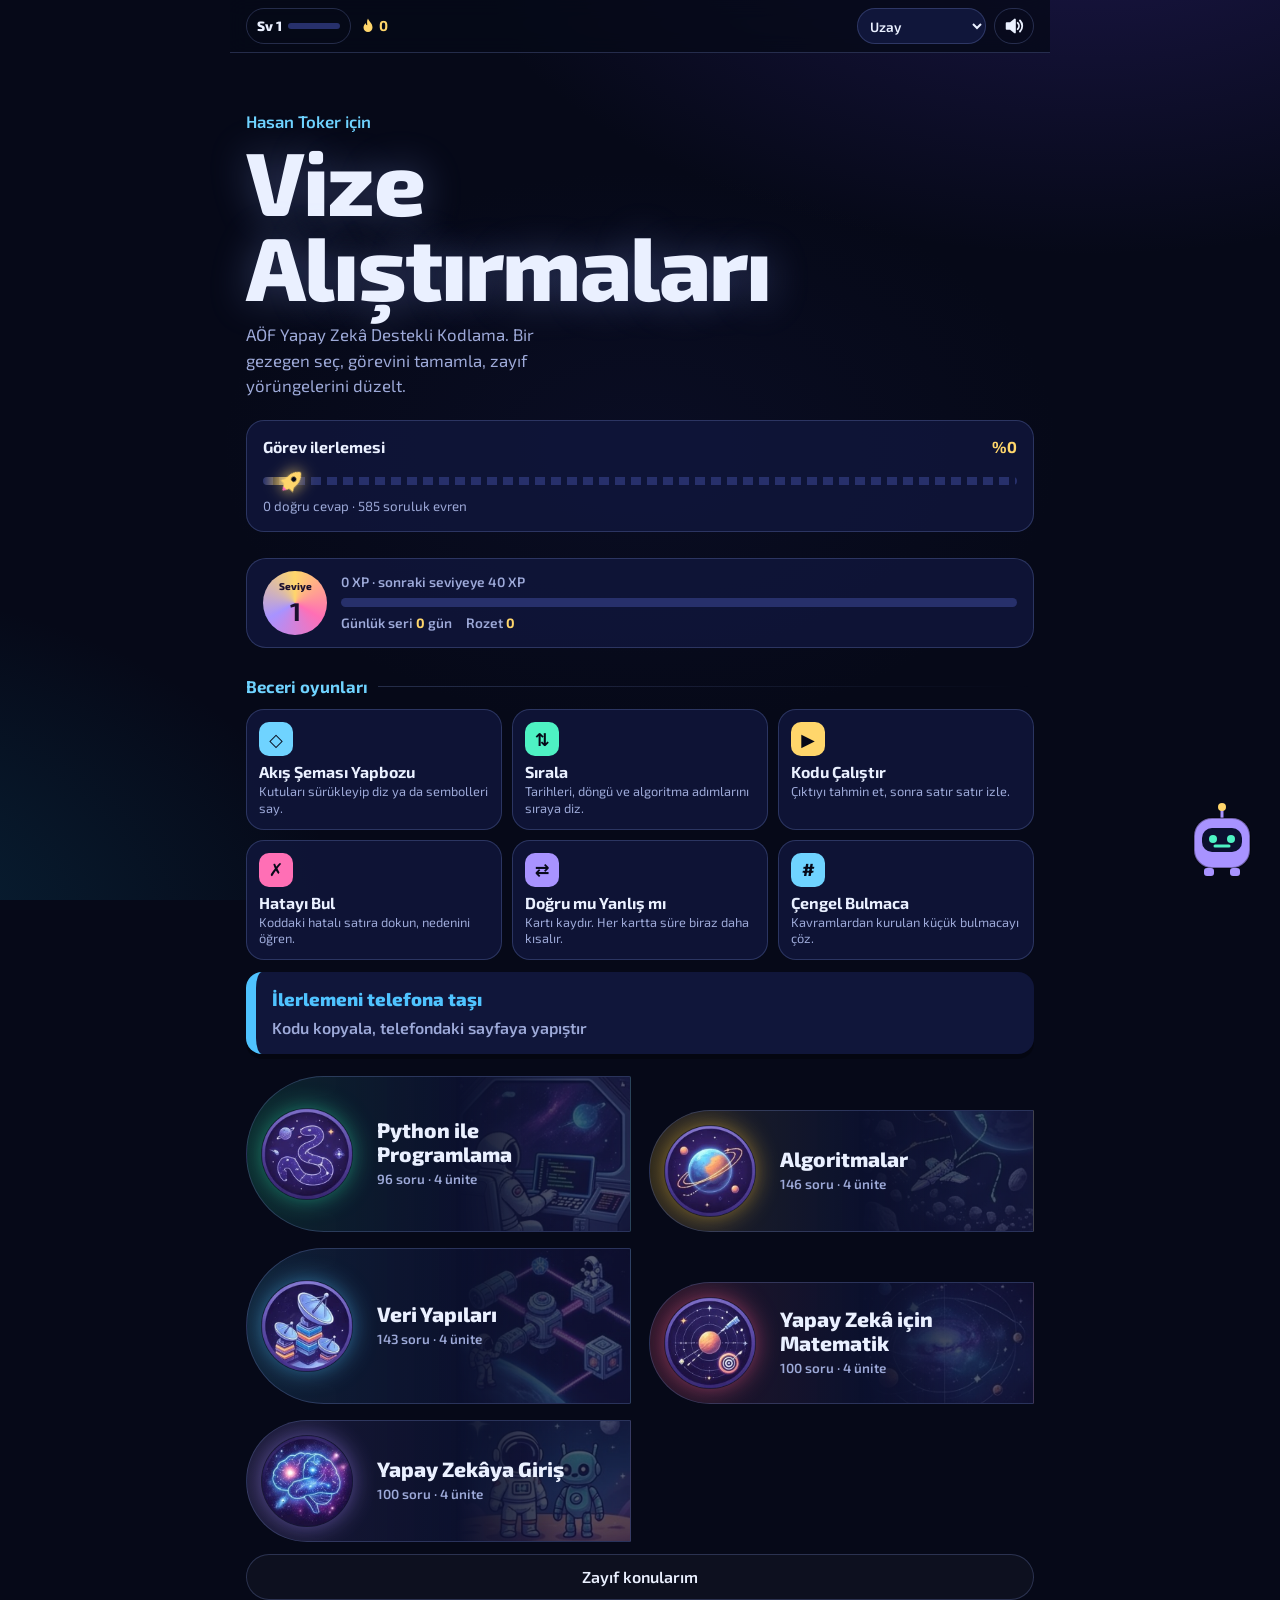
==== commit c4d2aaf9: "Temaya göre ders rozetleri ve sahne görselleri Her tema (Uzay, Neon Gece, Retro Piksel, Pastel Gündü" ====
--- a/index.html
+++ b/index.html
@@ -15,6 +15,7 @@
 <link rel="stylesheet" href="css/efekt.css">
 <link rel="stylesheet" href="css/yeni-oyunlar.css">
 <link rel="stylesheet" href="css/tema.css">
+<link rel="stylesheet" href="css/gorsel.css">
 </head>
 <body>
 <header class="ustbar" id="ustbar">
--- a/css/gorsel.css
+++ b/css/gorsel.css
@@ -0,0 +1,54 @@
+/* Temaya göre ders görselleri: her temada her dersin bir rozeti (yuvarlak simge) ve bir sahnesi (manzara) var.
+   [data-gorsel] taşıyan öğe --rozet ve --sahne değişkenlerini alır; tema değişince yalnızca CSS değiştiği için yeniden çizim gerekmez.
+   Görseller img/tema/<tema>/<ders>-rozet|sahne.webp altında. */
+
+/* Uzay varsayılandır */
+[data-gorsel="python"] { --rozet: url(../img/tema/uzay/python-rozet.webp); --sahne: url(../img/tema/uzay/python-sahne.webp); }
+[data-gorsel="algoritmalar"] { --rozet: url(../img/tema/uzay/algoritmalar-rozet.webp); --sahne: url(../img/tema/uzay/algoritmalar-sahne.webp); }
+[data-gorsel="veri-yapilari"] { --rozet: url(../img/tema/uzay/veri-yapilari-rozet.webp); --sahne: url(../img/tema/uzay/veri-yapilari-sahne.webp); }
+[data-gorsel="yz-matematik"] { --rozet: url(../img/tema/uzay/yz-matematik-rozet.webp); --sahne: url(../img/tema/uzay/yz-matematik-sahne.webp); }
+[data-gorsel="yz-giris"] { --rozet: url(../img/tema/uzay/yz-giris-rozet.webp); --sahne: url(../img/tema/uzay/yz-giris-sahne.webp); }
+
+html[data-tema="neon"] [data-gorsel="python"] { --rozet: url(../img/tema/neon/python-rozet.webp); --sahne: url(../img/tema/neon/python-sahne.webp); }
+html[data-tema="neon"] [data-gorsel="algoritmalar"] { --rozet: url(../img/tema/neon/algoritmalar-rozet.webp); --sahne: url(../img/tema/neon/algoritmalar-sahne.webp); }
+html[data-tema="neon"] [data-gorsel="veri-yapilari"] { --rozet: url(../img/tema/neon/veri-yapilari-rozet.webp); --sahne: url(../img/tema/neon/veri-yapilari-sahne.webp); }
+html[data-tema="neon"] [data-gorsel="yz-matematik"] { --rozet: url(../img/tema/neon/yz-matematik-rozet.webp); --sahne: url(../img/tema/neon/yz-matematik-sahne.webp); }
+html[data-tema="neon"] [data-gorsel="yz-giris"] { --rozet: url(../img/tema/neon/yz-giris-rozet.webp); --sahne: url(../img/tema/neon/yz-giris-sahne.webp); }
+
+html[data-tema="retro"] [data-gorsel="python"] { --rozet: url(../img/tema/retro/python-rozet.webp); --sahne: url(../img/tema/retro/python-sahne.webp); }
+html[data-tema="retro"] [data-gorsel="algoritmalar"] { --rozet: url(../img/tema/retro/algoritmalar-rozet.webp); --sahne: url(../img/tema/retro/algoritmalar-sahne.webp); }
+html[data-tema="retro"] [data-gorsel="veri-yapilari"] { --rozet: url(../img/tema/retro/veri-yapilari-rozet.webp); --sahne: url(../img/tema/retro/veri-yapilari-sahne.webp); }
+html[data-tema="retro"] [data-gorsel="yz-matematik"] { --rozet: url(../img/tema/retro/yz-matematik-rozet.webp); --sahne: url(../img/tema/retro/yz-matematik-sahne.webp); }
+html[data-tema="retro"] [data-gorsel="yz-giris"] { --rozet: url(../img/tema/retro/yz-giris-rozet.webp); --sahne: url(../img/tema/retro/yz-giris-sahne.webp); }
+
+html[data-tema="pastel"] [data-gorsel="python"] { --rozet: url(../img/tema/pastel/python-rozet.webp); --sahne: url(../img/tema/pastel/python-sahne.webp); }
+html[data-tema="pastel"] [data-gorsel="algoritmalar"] { --rozet: url(../img/tema/pastel/algoritmalar-rozet.webp); --sahne: url(../img/tema/pastel/algoritmalar-sahne.webp); }
+html[data-tema="pastel"] [data-gorsel="veri-yapilari"] { --rozet: url(../img/tema/pastel/veri-yapilari-rozet.webp); --sahne: url(../img/tema/pastel/veri-yapilari-sahne.webp); }
+html[data-tema="pastel"] [data-gorsel="yz-matematik"] { --rozet: url(../img/tema/pastel/yz-matematik-rozet.webp); --sahne: url(../img/tema/pastel/yz-matematik-sahne.webp); }
+html[data-tema="pastel"] [data-gorsel="yz-giris"] { --rozet: url(../img/tema/pastel/yz-giris-rozet.webp); --sahne: url(../img/tema/pastel/yz-giris-sahne.webp); }
+
+/* Ana ekran: gezegen küresi yerine rozet, sağ tarafta soluk sahne */
+.gezegen[data-gorsel] { position: relative; overflow: hidden; isolation: isolate; }
+.gezegen[data-gorsel]::after { content: ""; position: absolute; inset: 0 0 0 auto; width: 46%; z-index: -1; background: var(--sahne) center / cover; opacity: .32; pointer-events: none;
+  mask-image: linear-gradient(90deg, transparent, #000 70%); -webkit-mask-image: linear-gradient(90deg, transparent, #000 70%); transition: opacity .2s; }
+.gezegen[data-gorsel]:hover::after { opacity: .5; }
+[data-gorsel] .kure { background: var(--rozet) center / cover; box-shadow: 0 0 30px -8px var(--c); }
+[data-gorsel] .kure .simge, [data-gorsel] .kure.halka::after { display: none; }
+.gezegen[data-gorsel]:hover .kure { transform: rotate(-6deg) scale(1.08); }
+
+/* Ders ekranı: başlığın üstünde sahne afişi, başlıkta rozet */
+.sahne { position: relative; height: clamp(120px, 34vw, 190px); margin-top: 12px; border-radius: 20px; border: 1px solid var(--cizgi);
+  background: linear-gradient(transparent 55%, color-mix(in srgb, var(--ink) 75%, transparent)), var(--sahne) center / cover; box-shadow: 0 18px 36px -24px #000, 0 0 30px -18px var(--c); }
+[data-gorsel] .dbaslik::before { width: 64px; height: 64px; background: var(--rozet) center / cover; }
+
+/* Tema ince ayarları */
+html[data-tema="neon"] .sahne { border-color: var(--c); box-shadow: 0 0 0 1px var(--c), 0 0 22px -4px var(--c); }
+html[data-tema="neon"] [data-gorsel] .kure { box-shadow: 0 0 24px var(--c), 0 0 50px -12px var(--c); }
+html[data-tema="retro"] .sahne { border: 3px solid #000; box-shadow: 4px 4px 0 #000; }
+html[data-tema="retro"] [data-gorsel] .kure { box-shadow: 4px 4px 0 #000; image-rendering: auto; }
+html[data-tema="retro"] [data-gorsel] .dbaslik::before { box-shadow: none; filter: drop-shadow(4px 4px 0 #000); }
+html[data-tema="retro"] .gezegen[data-gorsel]::after { opacity: .4; }
+html[data-tema="pastel"] .sahne { border-color: #fff; box-shadow: 0 14px 30px -18px #6B4FA088; background: linear-gradient(transparent 60%, #FFF7F0AA), var(--sahne) center / cover; }
+html[data-tema="pastel"] [data-gorsel] .kure { box-shadow: 0 8px 20px -10px #6B4FA088; }
+html[data-tema="pastel"] [data-gorsel] .dbaslik::before { box-shadow: 0 8px 20px -10px #6B4FA088; }
+html[data-tema="pastel"] .gezegen[data-gorsel]::after { opacity: .55; }
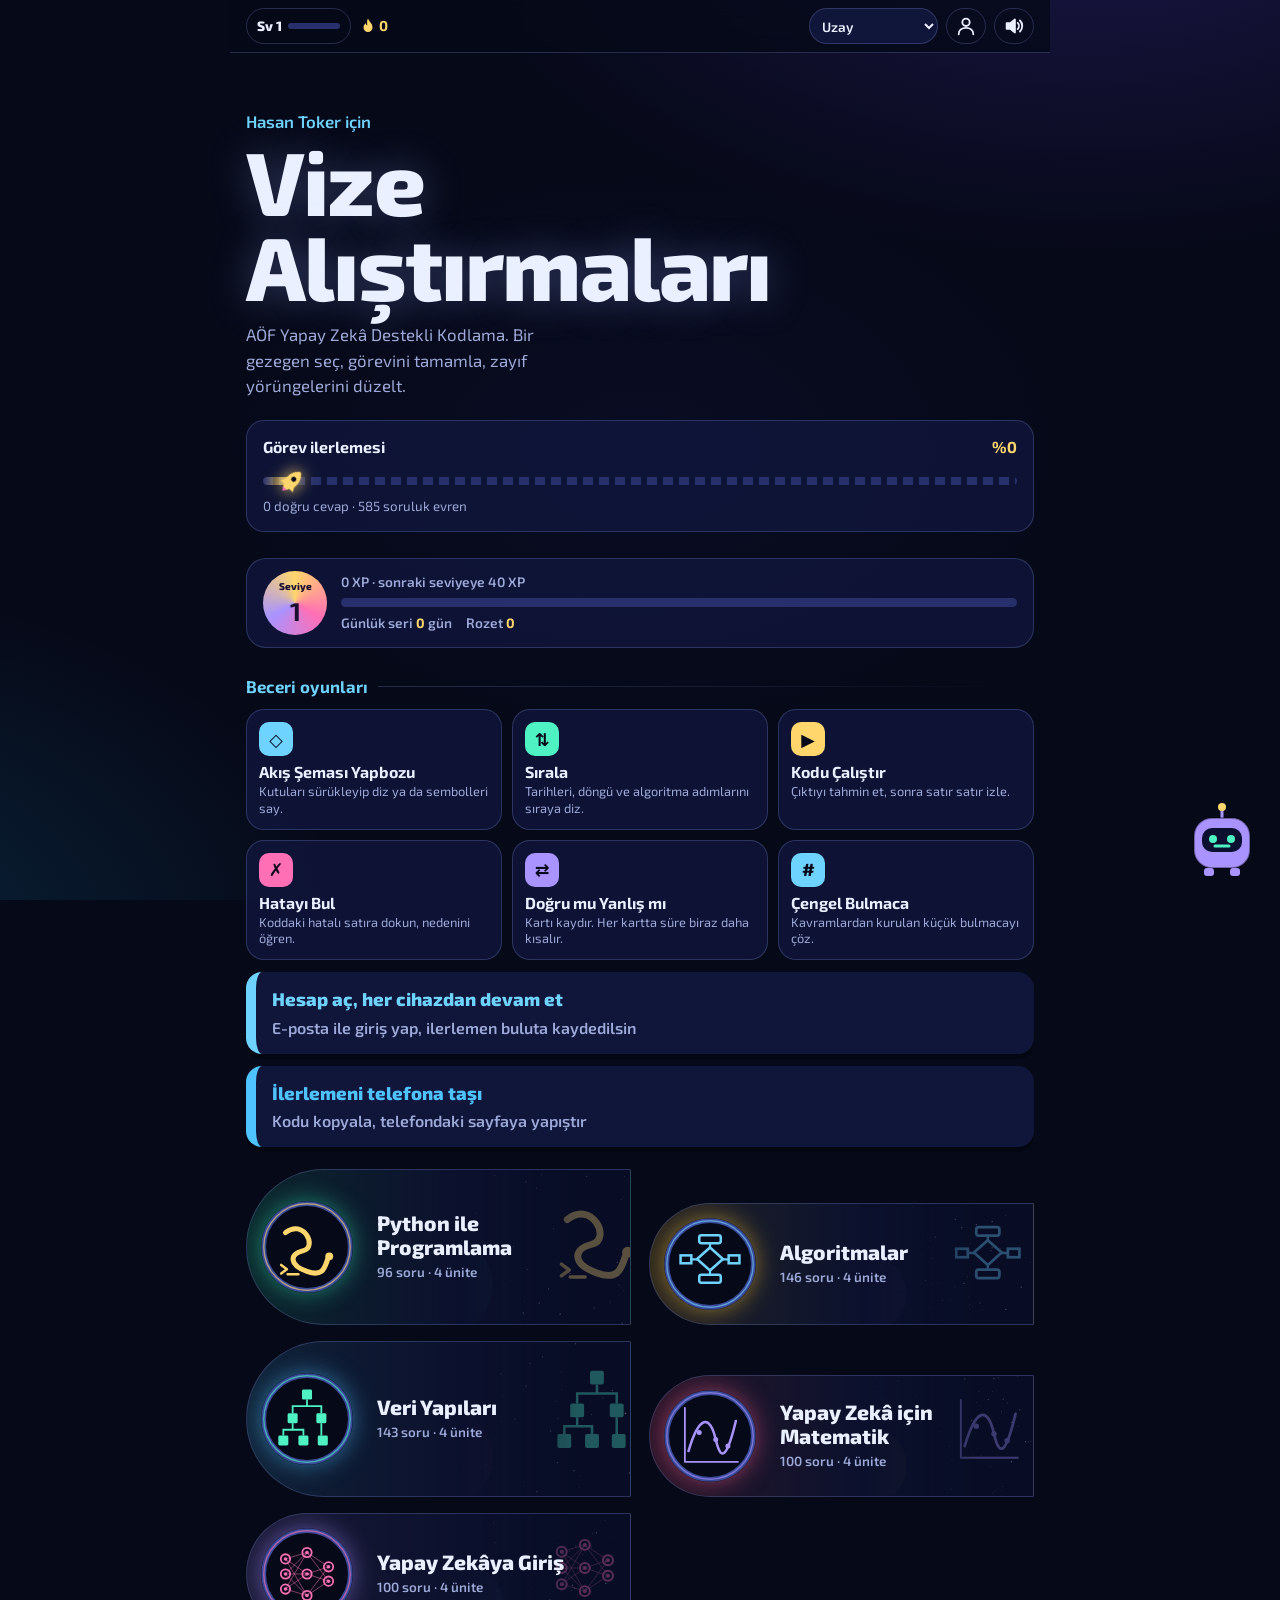
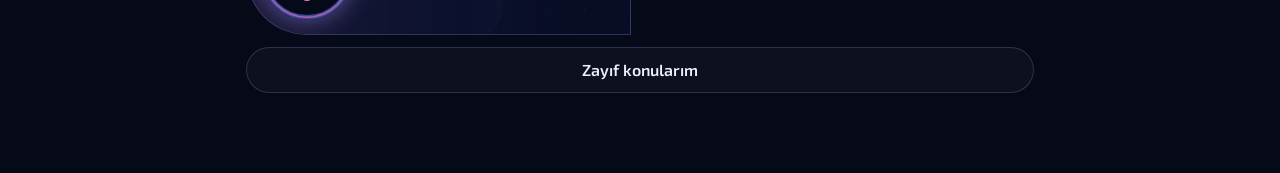
==== commit ea2e2224: "Hesap sistemi: e-posta ile giriş ve bulut ilerleme (Supabase) Giriş yapan kullanıcının ilerlemesi (X" ====
--- a/index.html
+++ b/index.html
@@ -16,6 +16,7 @@
 <link rel="stylesheet" href="css/yeni-oyunlar.css">
 <link rel="stylesheet" href="css/tema.css">
 <link rel="stylesheet" href="css/gorsel.css">
+<link rel="stylesheet" href="css/hesap.css">
 </head>
 <body>
 <header class="ustbar" id="ustbar">
@@ -24,6 +25,7 @@
   <span class="combo" id="ubCombo" hidden></span>
   <span class="ara"></span>
   <label class="temasec"><span class="gizli-metin">Tema</span><select id="temaSec" aria-label="Tema"><option value="uzay">Uzay</option><option value="neon">Neon Gece</option><option value="retro">Retro Piksel</option><option value="pastel">Pastel Gündüz</option></select></label>
+  <button class="sesbtn" id="hesapBtn" data-act="hesap" aria-label="Giriş yap veya kayıt ol"><svg viewBox="0 0 24 24" aria-hidden="true"><circle cx="12" cy="8" r="4"/><path d="M4 21c0-4.4 3.6-7 8-7s8 2.6 8 7"/></svg></button>
   <button class="sesbtn" id="sesBtn" data-act="ses" aria-pressed="true" aria-label="Sesi kapat"><svg viewBox="0 0 24 24" aria-hidden="true"><path class="hop" d="M4 9h4l5-4v14l-5-4H4z"/><path class="dalga" d="M16 8.5a5 5 0 0 1 0 7M18.5 6a8.5 8.5 0 0 1 0 12"/><path class="carpi" d="M16 9l6 6M22 9l-6 6"/></svg></button>
 </header>
 <main id="app"></main>
@@ -49,6 +51,8 @@
 <script src="js/games.js"></script>
 <script src="js/oyunlar/ortak.js"></script>
 <script src="js/ilerleme.js"></script>
+<script src="js/vendor/supabase.js"></script>
+<script src="js/hesap.js"></script>
 <script src="js/oyunlar/hizli-ates.js"></script>
 <script src="js/oyunlar/tur.js"></script>
 <script src="js/oyunlar/leitner.js"></script>
--- a/css/efekt.css
+++ b/css/efekt.css
@@ -138,3 +138,4 @@
 @media (prefers-reduced-motion: reduce) {
   #efekt, .seviyeatla { display: none; }
 }
+p.not{font-size:.85em;opacity:.75;margin:.2em 0 .6em}
--- a/css/gorsel.css
+++ b/css/gorsel.css
@@ -1,31 +1,31 @@
 /* Temaya göre ders görselleri: her temada her dersin bir rozeti (yuvarlak simge) ve bir sahnesi (manzara) var.
    [data-gorsel] taşıyan öğe --rozet ve --sahne değişkenlerini alır; tema değişince yalnızca CSS değiştiği için yeniden çizim gerekmez.
-   Görseller img/tema/<tema>/<ders>-rozet|sahne.webp altında. */
+   Görseller img/tema/<tema>/<ders>-rozet|sahne.svg altında. */
 
 /* Uzay varsayılandır */
-[data-gorsel="python"] { --rozet: url(../img/tema/uzay/python-rozet.webp); --sahne: url(../img/tema/uzay/python-sahne.webp); }
-[data-gorsel="algoritmalar"] { --rozet: url(../img/tema/uzay/algoritmalar-rozet.webp); --sahne: url(../img/tema/uzay/algoritmalar-sahne.webp); }
-[data-gorsel="veri-yapilari"] { --rozet: url(../img/tema/uzay/veri-yapilari-rozet.webp); --sahne: url(../img/tema/uzay/veri-yapilari-sahne.webp); }
-[data-gorsel="yz-matematik"] { --rozet: url(../img/tema/uzay/yz-matematik-rozet.webp); --sahne: url(../img/tema/uzay/yz-matematik-sahne.webp); }
-[data-gorsel="yz-giris"] { --rozet: url(../img/tema/uzay/yz-giris-rozet.webp); --sahne: url(../img/tema/uzay/yz-giris-sahne.webp); }
+[data-gorsel="python"] { --rozet: url(../img/tema/uzay/python-rozet.svg); --sahne: url(../img/tema/uzay/python-sahne.svg); }
+[data-gorsel="algoritmalar"] { --rozet: url(../img/tema/uzay/algoritmalar-rozet.svg); --sahne: url(../img/tema/uzay/algoritmalar-sahne.svg); }
+[data-gorsel="veri-yapilari"] { --rozet: url(../img/tema/uzay/veri-yapilari-rozet.svg); --sahne: url(../img/tema/uzay/veri-yapilari-sahne.svg); }
+[data-gorsel="yz-matematik"] { --rozet: url(../img/tema/uzay/yz-matematik-rozet.svg); --sahne: url(../img/tema/uzay/yz-matematik-sahne.svg); }
+[data-gorsel="yz-giris"] { --rozet: url(../img/tema/uzay/yz-giris-rozet.svg); --sahne: url(../img/tema/uzay/yz-giris-sahne.svg); }
 
-html[data-tema="neon"] [data-gorsel="python"] { --rozet: url(../img/tema/neon/python-rozet.webp); --sahne: url(../img/tema/neon/python-sahne.webp); }
-html[data-tema="neon"] [data-gorsel="algoritmalar"] { --rozet: url(../img/tema/neon/algoritmalar-rozet.webp); --sahne: url(../img/tema/neon/algoritmalar-sahne.webp); }
-html[data-tema="neon"] [data-gorsel="veri-yapilari"] { --rozet: url(../img/tema/neon/veri-yapilari-rozet.webp); --sahne: url(../img/tema/neon/veri-yapilari-sahne.webp); }
-html[data-tema="neon"] [data-gorsel="yz-matematik"] { --rozet: url(../img/tema/neon/yz-matematik-rozet.webp); --sahne: url(../img/tema/neon/yz-matematik-sahne.webp); }
-html[data-tema="neon"] [data-gorsel="yz-giris"] { --rozet: url(../img/tema/neon/yz-giris-rozet.webp); --sahne: url(../img/tema/neon/yz-giris-sahne.webp); }
+html[data-tema="neon"] [data-gorsel="python"] { --rozet: url(../img/tema/neon/python-rozet.svg); --sahne: url(../img/tema/neon/python-sahne.svg); }
+html[data-tema="neon"] [data-gorsel="algoritmalar"] { --rozet: url(../img/tema/neon/algoritmalar-rozet.svg); --sahne: url(../img/tema/neon/algoritmalar-sahne.svg); }
+html[data-tema="neon"] [data-gorsel="veri-yapilari"] { --rozet: url(../img/tema/neon/veri-yapilari-rozet.svg); --sahne: url(../img/tema/neon/veri-yapilari-sahne.svg); }
+html[data-tema="neon"] [data-gorsel="yz-matematik"] { --rozet: url(../img/tema/neon/yz-matematik-rozet.svg); --sahne: url(../img/tema/neon/yz-matematik-sahne.svg); }
+html[data-tema="neon"] [data-gorsel="yz-giris"] { --rozet: url(../img/tema/neon/yz-giris-rozet.svg); --sahne: url(../img/tema/neon/yz-giris-sahne.svg); }
 
-html[data-tema="retro"] [data-gorsel="python"] { --rozet: url(../img/tema/retro/python-rozet.webp); --sahne: url(../img/tema/retro/python-sahne.webp); }
-html[data-tema="retro"] [data-gorsel="algoritmalar"] { --rozet: url(../img/tema/retro/algoritmalar-rozet.webp); --sahne: url(../img/tema/retro/algoritmalar-sahne.webp); }
-html[data-tema="retro"] [data-gorsel="veri-yapilari"] { --rozet: url(../img/tema/retro/veri-yapilari-rozet.webp); --sahne: url(../img/tema/retro/veri-yapilari-sahne.webp); }
-html[data-tema="retro"] [data-gorsel="yz-matematik"] { --rozet: url(../img/tema/retro/yz-matematik-rozet.webp); --sahne: url(../img/tema/retro/yz-matematik-sahne.webp); }
-html[data-tema="retro"] [data-gorsel="yz-giris"] { --rozet: url(../img/tema/retro/yz-giris-rozet.webp); --sahne: url(../img/tema/retro/yz-giris-sahne.webp); }
+html[data-tema="retro"] [data-gorsel="python"] { --rozet: url(../img/tema/retro/python-rozet.svg); --sahne: url(../img/tema/retro/python-sahne.svg); }
+html[data-tema="retro"] [data-gorsel="algoritmalar"] { --rozet: url(../img/tema/retro/algoritmalar-rozet.svg); --sahne: url(../img/tema/retro/algoritmalar-sahne.svg); }
+html[data-tema="retro"] [data-gorsel="veri-yapilari"] { --rozet: url(../img/tema/retro/veri-yapilari-rozet.svg); --sahne: url(../img/tema/retro/veri-yapilari-sahne.svg); }
+html[data-tema="retro"] [data-gorsel="yz-matematik"] { --rozet: url(../img/tema/retro/yz-matematik-rozet.svg); --sahne: url(../img/tema/retro/yz-matematik-sahne.svg); }
+html[data-tema="retro"] [data-gorsel="yz-giris"] { --rozet: url(../img/tema/retro/yz-giris-rozet.svg); --sahne: url(../img/tema/retro/yz-giris-sahne.svg); }
 
-html[data-tema="pastel"] [data-gorsel="python"] { --rozet: url(../img/tema/pastel/python-rozet.webp); --sahne: url(../img/tema/pastel/python-sahne.webp); }
-html[data-tema="pastel"] [data-gorsel="algoritmalar"] { --rozet: url(../img/tema/pastel/algoritmalar-rozet.webp); --sahne: url(../img/tema/pastel/algoritmalar-sahne.webp); }
-html[data-tema="pastel"] [data-gorsel="veri-yapilari"] { --rozet: url(../img/tema/pastel/veri-yapilari-rozet.webp); --sahne: url(../img/tema/pastel/veri-yapilari-sahne.webp); }
-html[data-tema="pastel"] [data-gorsel="yz-matematik"] { --rozet: url(../img/tema/pastel/yz-matematik-rozet.webp); --sahne: url(../img/tema/pastel/yz-matematik-sahne.webp); }
-html[data-tema="pastel"] [data-gorsel="yz-giris"] { --rozet: url(../img/tema/pastel/yz-giris-rozet.webp); --sahne: url(../img/tema/pastel/yz-giris-sahne.webp); }
+html[data-tema="pastel"] [data-gorsel="python"] { --rozet: url(../img/tema/pastel/python-rozet.svg); --sahne: url(../img/tema/pastel/python-sahne.svg); }
+html[data-tema="pastel"] [data-gorsel="algoritmalar"] { --rozet: url(../img/tema/pastel/algoritmalar-rozet.svg); --sahne: url(../img/tema/pastel/algoritmalar-sahne.svg); }
+html[data-tema="pastel"] [data-gorsel="veri-yapilari"] { --rozet: url(../img/tema/pastel/veri-yapilari-rozet.svg); --sahne: url(../img/tema/pastel/veri-yapilari-sahne.svg); }
+html[data-tema="pastel"] [data-gorsel="yz-matematik"] { --rozet: url(../img/tema/pastel/yz-matematik-rozet.svg); --sahne: url(../img/tema/pastel/yz-matematik-sahne.svg); }
+html[data-tema="pastel"] [data-gorsel="yz-giris"] { --rozet: url(../img/tema/pastel/yz-giris-rozet.svg); --sahne: url(../img/tema/pastel/yz-giris-sahne.svg); }
 
 /* Ana ekran: gezegen küresi yerine rozet, sağ tarafta soluk sahne */
 .gezegen[data-gorsel] { position: relative; overflow: hidden; isolation: isolate; }
@@ -48,7 +48,20 @@
 html[data-tema="retro"] [data-gorsel] .kure { box-shadow: 4px 4px 0 #000; image-rendering: auto; }
 html[data-tema="retro"] [data-gorsel] .dbaslik::before { box-shadow: none; filter: drop-shadow(4px 4px 0 #000); }
 html[data-tema="retro"] .gezegen[data-gorsel]::after { opacity: .4; }
-html[data-tema="pastel"] .sahne { border-color: #fff; box-shadow: 0 14px 30px -18px #6B4FA088; background: linear-gradient(transparent 60%, #FFF7F0AA), var(--sahne) center / cover; }
-html[data-tema="pastel"] [data-gorsel] .kure { box-shadow: 0 8px 20px -10px #6B4FA088; }
-html[data-tema="pastel"] [data-gorsel] .dbaslik::before { box-shadow: 0 8px 20px -10px #6B4FA088; }
-html[data-tema="pastel"] .gezegen[data-gorsel]::after { opacity: .55; }
+/* Pastel: şeffaf 3D görseller; rozet çerçevesiz, sahne sağda tam görünür */
+html[data-tema="pastel"] .gezegenler { grid-template-columns: 1fr; }
+html[data-tema="pastel"] .gezegen[data-gorsel] { margin-top: 0; gap: 14px; min-height: 112px; padding: 10px 31% 10px 10px; border-radius: 999px 18px 18px 999px;
+  background: radial-gradient(160px 120px at 60px 50%, color-mix(in srgb, var(--c) 30%, #fff), transparent 70%), linear-gradient(90deg, color-mix(in srgb, var(--c) 14%, #fff), #fff 55%); }
+html[data-tema="pastel"] .gezegen[data-gorsel]::after { inset: 6px 8px 6px auto; width: 29%; background: var(--sahne) right center / contain no-repeat; opacity: 1; mask-image: none; -webkit-mask-image: none; }
+html[data-tema="pastel"] .gezegen[data-gorsel]:hover::after { transform: scale(1.05); transition: transform .25s; }
+html[data-tema="pastel"] .gezegen[data-gorsel] .gbilgi { min-width: 0; }
+html[data-tema="pastel"] [data-gorsel] .kure { width: 84px; height: 84px; border-radius: 0; background: var(--rozet) center / contain no-repeat; box-shadow: none; filter: drop-shadow(0 8px 14px color-mix(in srgb, var(--c) 45%, transparent)); }
+html[data-tema="pastel"] [data-gorsel] .dbaslik::before { border-radius: 0; background: var(--rozet) center / contain no-repeat; box-shadow: none; filter: drop-shadow(0 6px 10px color-mix(in srgb, var(--c) 45%, transparent)); }
+html[data-tema="pastel"] .sahne { border-color: #fff; box-shadow: 0 14px 30px -18px #6B4FA088;
+  background: var(--sahne) center / contain no-repeat, radial-gradient(closest-side, color-mix(in srgb, var(--c) 30%, #fff), #fff); }
+@media (min-width: 640px) {
+  html[data-tema="pastel"] .gezegen[data-gorsel] { min-height: 140px; gap: 24px; padding-right: 34%; }
+  html[data-tema="pastel"] .gezegen[data-gorsel]::after { width: 30%; }
+  html[data-tema="pastel"] [data-gorsel] .kure { width: 116px; height: 116px; }
+  html[data-tema="pastel"] .gezegen[data-gorsel] .gbilgi b { font-size: 1.6rem; }
+}
--- a/css/hesap.css
+++ b/css/hesap.css
@@ -0,0 +1,20 @@
+/* Hesap ekranı ve üst çubuktaki hesap düğmesi (js/hesap.js) */
+#hesapBtn { position: relative; }
+#hesapBtn circle { fill: none; stroke: currentColor; stroke-width: 2; }
+#hesapBtn.acik { color: var(--mint); border-color: var(--mint); }
+#hesapBtn.acik::after { content: ""; position: absolute; top: 4px; right: 6px; width: 8px; height: 8px; border-radius: 50%; background: var(--mint); box-shadow: 0 0 6px var(--mint); }
+
+.hform { display: grid; gap: 14px; max-width: 420px; margin-top: 18px; }
+.hform label { display: grid; gap: 6px; font-weight: 600; color: var(--muted); }
+.hform input { width: 100%; min-height: 48px; padding: 10px 14px; border: 1px solid var(--cizgi); border-radius: 14px; background: var(--ink2); color: var(--text); font: inherit; font-weight: 500; }
+.hform input:focus { outline: none; border-color: var(--c); box-shadow: 0 0 0 3px color-mix(in srgb, var(--c) 25%, transparent); }
+.hform .main { margin-top: 4px; }
+.hhata { min-height: 1.5em; margin: 0; color: var(--no, var(--pink)); font-weight: 600; max-width: 42ch; }
+.hsecim { display: grid; gap: 2px; margin-top: 12px; padding: 12px 14px; border: 1px solid var(--cizgi); border-left: 6px solid var(--c); border-radius: 14px; background: var(--ink2); }
+.hsecim span { color: var(--muted); font-weight: 600; }
+
+html[data-tema="pastel"] .hform input { background: #fff; color: var(--text); }
+html[data-tema="pastel"] .hesapwrap { --c: #3F86C4; } /* beyaz yazılı düğme açık mavide okunmuyor */
+html[data-tema="pastel"] #hesapBtn.acik { color: var(--ok); border-color: var(--ok); }
+html[data-tema="retro"] .hform input, html[data-tema="retro"] .hsecim { border: 3px solid #000; box-shadow: 4px 4px 0 #000; }
+html[data-tema="neon"] .hform input:focus { box-shadow: 0 0 14px -2px var(--c); }
